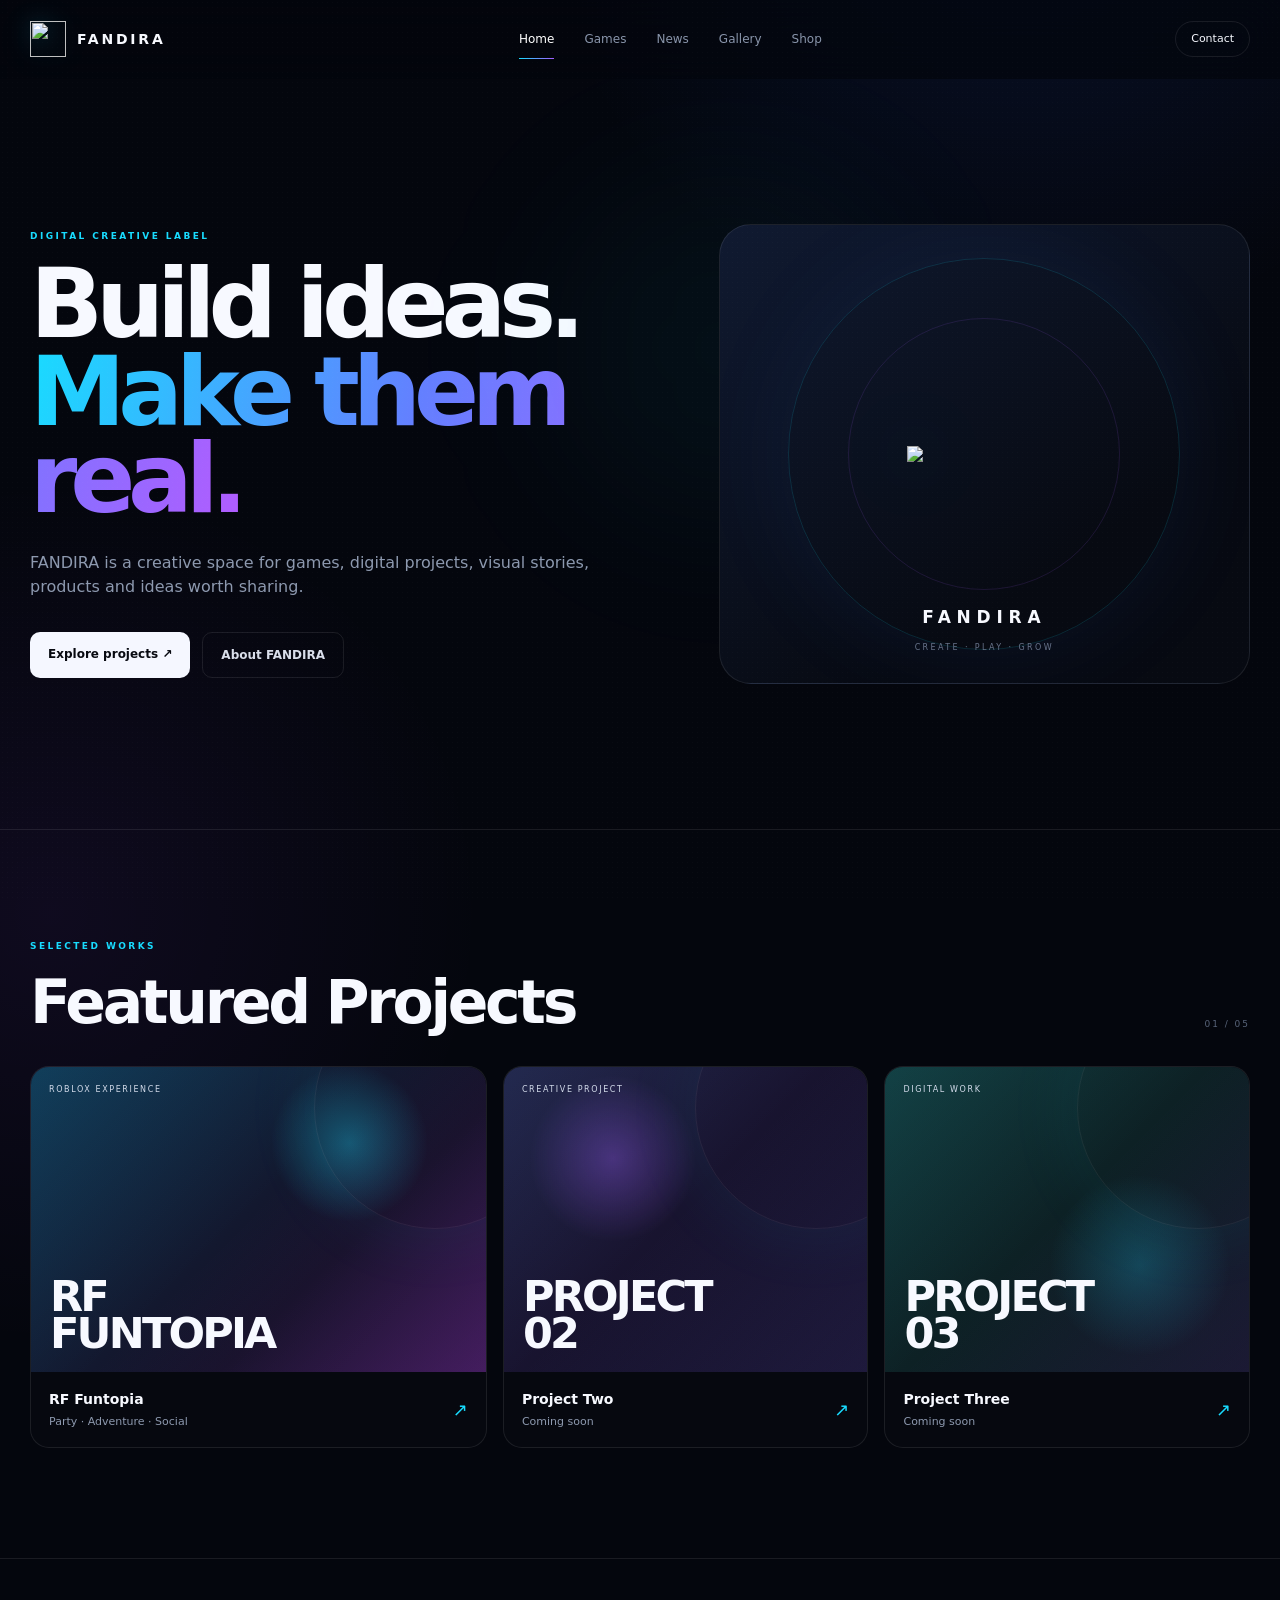
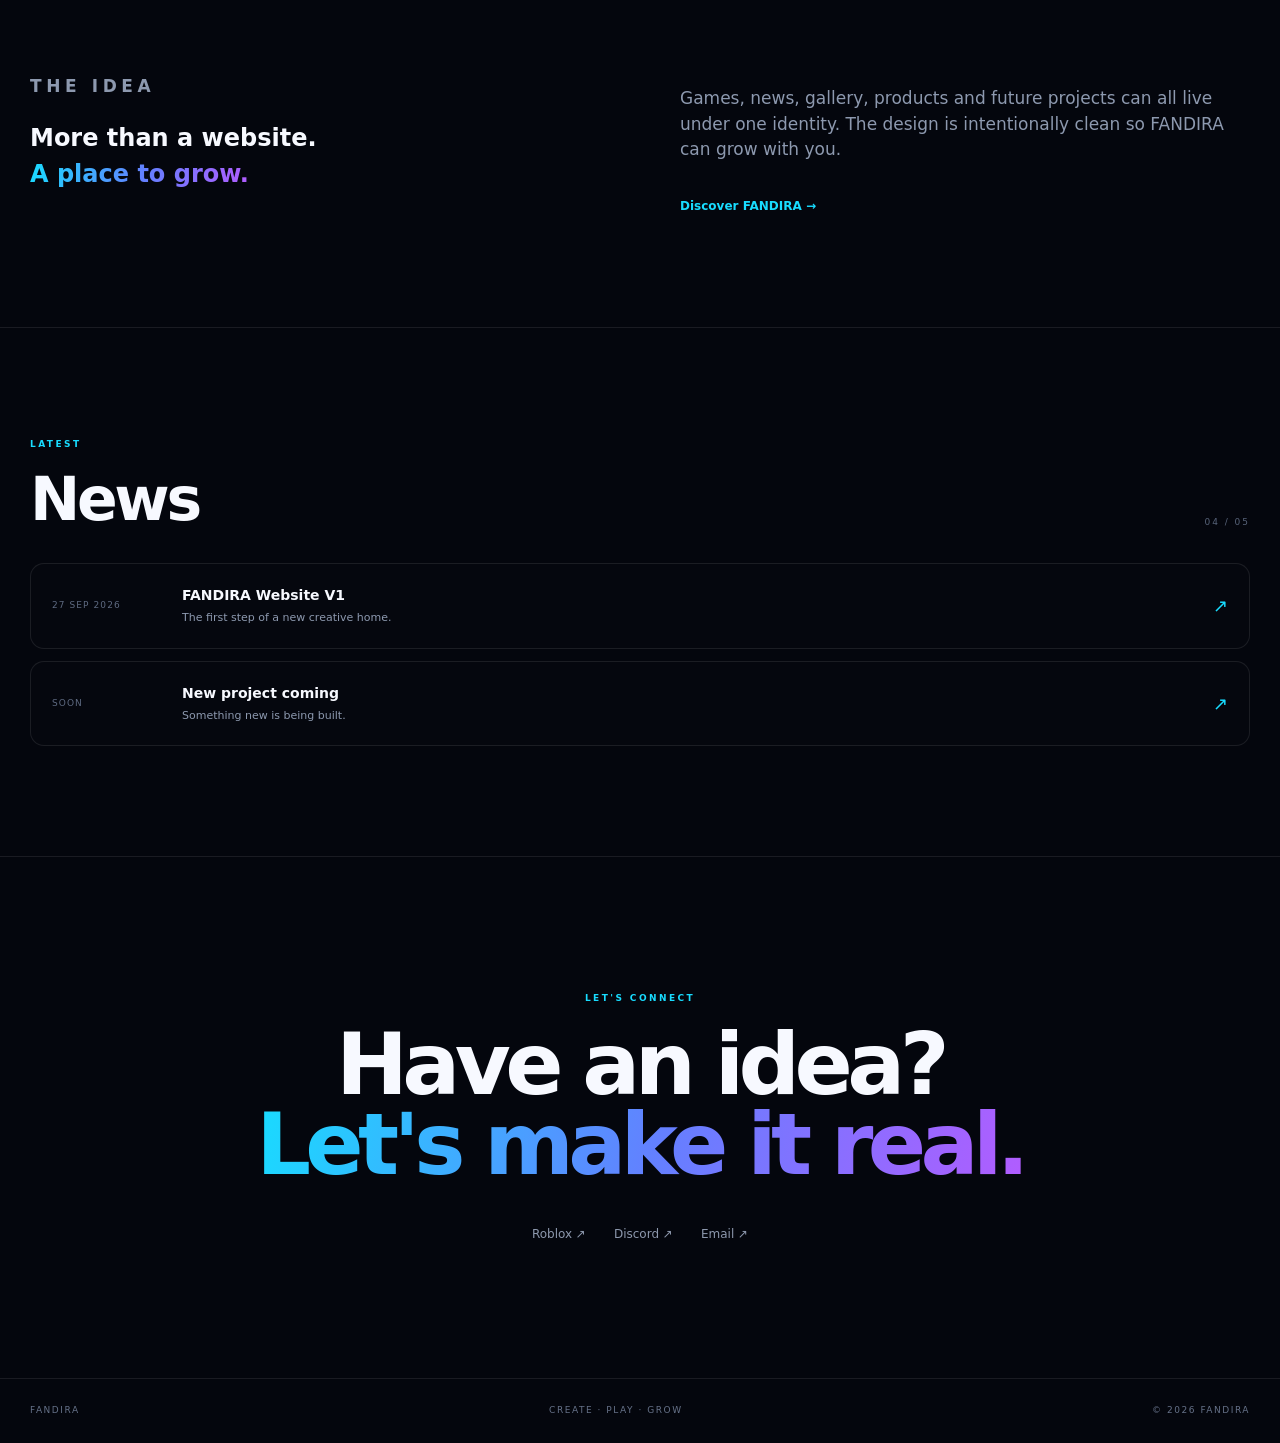
==== index.html @ 81eb499f "Add files via upload Upload website Fandira" ====
<!doctype html><html lang="id"><head><meta charset="utf-8"><meta name="viewport" content="width=device-width,initial-scale=1"><meta name="description" content="FANDIRA — digital creative label."><title>Home · FANDIRA</title><link rel="stylesheet" href="style.css"></head><body><header><div class="wrap nav"><a class="brand" href="index.html"><img src="assets/fandira-mark.svg">FANDIRA</a><nav class="links">
    <a class="active" href="index.html">Home</a><a class="" href="games.html">Games</a><a class="" href="news.html">News</a><a class="" href="gallery.html">Gallery</a><a class="" href="shop.html">Shop</a></nav><a class="pill" href="index.html#contact">Contact</a></div></header><main><section class="wrap hero"><div><p class="eyebrow">DIGITAL CREATIVE LABEL</p><h1>Build ideas.<br><span class="gradient">Make them real.</span></h1><p class="lead">FANDIRA is a creative space for games, digital projects, visual stories, products and ideas worth sharing.</p><div class="actions"><a class="btn primary" href="#projects">Explore projects ↗</a><a class="btn secondary" href="about.html">About FANDIRA</a></div></div><div class="hero-visual"><img class="hero-logo" src="assets/fandira-mark.svg"><div class="hero-label">FANDIRA</div><div class="hero-sub">CREATE · PLAY · GROW</div></div></section>
<section id="projects" class="section"><div class="wrap"><div class="head"><div><p class="eyebrow">SELECTED WORKS</p><h2>Featured Projects</h2></div><span class="num">01 / 05</span></div><div class="cards"><a class="card" href="games.html"><div class="art rf"><span class="tag">ROBLOX EXPERIENCE</span><b>RF<br>FUNTOPIA</b></div><div class="info"><div><h3>RF Funtopia</h3><p>Party · Adventure · Social</p></div><span class="arrow">↗</span></div></a><a class="card" href="news.html"><div class="art a2"><span class="tag">CREATIVE PROJECT</span><b>PROJECT<br>02</b></div><div class="info"><div><h3>Project Two</h3><p>Coming soon</p></div><span class="arrow">↗</span></div></a><a class="card" href="gallery.html"><div class="art a3"><span class="tag">DIGITAL WORK</span><b>PROJECT<br>03</b></div><div class="info"><div><h3>Project Three</h3><p>Coming soon</p></div><span class="arrow">↗</span></div></a></div></div></section>
<section class="section"><div class="wrap two"><div><p class="eyebrow">THE IDEA</p><h2>More than a website.<br><span class="gradient">A place to grow.</span></h2></div><div><p>Games, news, gallery, products and future projects can all live under one identity. The design is intentionally clean so FANDIRA can grow with you.</p><a class="link" href="about.html">Discover FANDIRA →</a></div></div></section>
<section class="section"><div class="wrap"><div class="head"><div><p class="eyebrow">LATEST</p><h2>News</h2></div><span class="num">04 / 05</span></div><div class="news"><a class="news-item" href="news.html"><span class="date">27 SEP 2026</span><div><h3>FANDIRA Website V1</h3><p>The first step of a new creative home.</p></div><span class="arrow">↗</span></a><a class="news-item" href="news.html"><span class="date">SOON</span><div><h3>New project coming</h3><p>Something new is being built.</p></div><span class="arrow">↗</span></a></div></div></section>
<section class="contact" id="contact"><div class="wrap"><p class="eyebrow">LET'S CONNECT</p><h2>Have an idea?<br><span class="gradient">Let's make it real.</span></h2><div class="social"><a href="#">Roblox ↗</a><a href="#">Discord ↗</a><a href="mailto:hello@fandira.id">Email ↗</a></div></div></section></main><footer><div class="wrap"><span>FANDIRA</span><span>CREATE · PLAY · GROW</span><span>© 2026 FANDIRA</span></div></footer></body></html>
---- style.css ----
:root{
--bg:#04060d;--surface:#080c16;--surface2:#0c1220;--text:#f7f9ff;--muted:#8d99af;
--line:rgba(255,255,255,.085);--cyan:#18dcff;--blue:#3975ff;--violet:#a35cff;
--max:1220px;--ease:cubic-bezier(.2,.75,.2,1)
}
*{box-sizing:border-box}html{scroll-behavior:smooth}body{margin:0;background:
radial-gradient(circle at 80% -5%,#2764ff20,transparent 31rem),
radial-gradient(circle at 4% 30%,#9c46ff13,transparent 27rem),var(--bg);
color:var(--text);font-family:Inter,ui-sans-serif,system-ui,-apple-system,"Segoe UI",sans-serif;line-height:1.5;overflow-x:hidden}
body:before{content:"";position:fixed;inset:0;pointer-events:none;opacity:.025;background-image:radial-gradient(#fff .5px,transparent .5px);background-size:5px 5px;z-index:100}
a{color:inherit;text-decoration:none}.wrap{width:min(var(--max),calc(100% - 48px));margin:auto}
header{position:sticky;top:0;z-index:50;background:rgba(4,6,13,.72);backdrop-filter:blur(22px);border-bottom:1px solid transparent;transition:.3s}
header.scrolled{border-bottom-color:var(--line);box-shadow:0 15px 40px #0004}.nav{height:78px;display:flex;align-items:center;justify-content:space-between}
.brand{display:flex;align-items:center;gap:11px;font-size:14px;font-weight:900;letter-spacing:.2em}.brand img{width:36px;height:36px;filter:drop-shadow(0 0 12px #18dcff38)}
.links{display:flex;gap:30px;color:#8995ab;font-size:12px}.links a{position:relative;padding:29px 0}.links a:after{content:"";position:absolute;left:0;right:100%;bottom:18px;height:1px;background:linear-gradient(90deg,var(--cyan),var(--violet));transition:.25s}.links a:hover,.links .active{color:#fff}.links a:hover:after,.links .active:after{right:0}
.pill{border:1px solid var(--line);padding:9px 15px;border-radius:99px;font-size:11px;transition:.25s}.pill:hover{border-color:#18dcff55;background:#18dcff0a}
.hero{min-height:750px;display:grid;grid-template-columns:1.08fr .92fr;gap:65px;align-items:center;position:relative}
.hero:before{content:"";position:absolute;width:360px;height:360px;right:28%;top:12%;border-radius:50%;background:#18dcff0b;filter:blur(80px);pointer-events:none}
.eyebrow{font-size:9px;font-weight:850;letter-spacing:.27em;color:var(--cyan);margin:0 0 18px}.hero h1{font-size:clamp(54px,7.5vw,100px);line-height:.91;letter-spacing:-.075em;margin:0 0 28px;max-width:800px}.gradient{background:linear-gradient(105deg,#18dcff,#6380ff 52%,#b25cff);-webkit-background-clip:text;background-clip:text;color:transparent}
.lead{max-width:590px;color:var(--muted);font-size:16px}.actions{display:flex;gap:12px;margin-top:33px}.btn{padding:13px 18px;border-radius:10px;font-size:12px;font-weight:800;transition:.25s}.primary{background:#f5f7ff;color:#070910}.primary:hover{transform:translateY(-3px);box-shadow:0 15px 40px #fff2}.secondary{border:1px solid var(--line);color:#d9deea}.secondary:hover{border-color:#18dcff55;background:#18dcff08}
.hero-visual{height:460px;border:1px solid var(--line);border-radius:32px;background:linear-gradient(145deg,#101a31,#070a12 70%);display:grid;place-items:center;position:relative;overflow:hidden;box-shadow:0 40px 100px #0006,inset 0 1px #fff0a}
.hero-visual:before,.hero-visual:after{content:"";position:absolute;border-radius:50%;border:1px solid #18dcff24}.hero-visual:before{width:390px;height:390px;box-shadow:0 0 100px #3975ff15}.hero-visual:after{width:270px;height:270px;border-color:#a35cff22}
.hero-logo{width:154px;position:relative;z-index:2;filter:drop-shadow(0 0 35px #18dcff4d);animation:float 5s ease-in-out infinite}.hero-label{position:absolute;bottom:53px;font-weight:850;letter-spacing:.34em;font-size:17px}.hero-sub{position:absolute;bottom:29px;color:#68748b;font-size:8px;letter-spacing:.3em}
@keyframes float{50%{transform:translateY(-10px) rotate(-1deg)}}
.section{padding:110px 0;border-top:1px solid var(--line)}.head{display:flex;justify-content:space-between;align-items:end;margin-bottom:34px}.head h2{font-size:clamp(35px,5vw,60px);letter-spacing:-.055em;line-height:1;margin:0}.num{color:#58647a;font-size:9px;letter-spacing:.22em}
.cards{display:grid;grid-template-columns:1.25fr 1fr 1fr;gap:16px}.card{background:#ffffff03;border:1px solid var(--line);border-radius:19px;overflow:hidden;transition:.35s var(--ease);position:relative}.card:before{content:"";position:absolute;inset:0;background:linear-gradient(135deg,#18dcff0a,transparent 35%,#a35cff09);opacity:0;transition:.3s;pointer-events:none}.card:hover{transform:translateY(-7px);border-color:#18dcff42;box-shadow:0 25px 70px #0005}.card:hover:before{opacity:1}
.art{height:305px;padding:19px;display:flex;align-items:flex-end;position:relative;overflow:hidden}.art:before{content:"";position:absolute;width:240px;height:240px;border-radius:50%;right:-70px;top:-80px;border:1px solid #ffffff10;box-shadow:0 0 80px #18dcff14}.art:after{content:"";position:absolute;inset:0;background:linear-gradient(135deg,#18dcff18,transparent 48%,#a35cff20)}.rf{background:radial-gradient(circle at 70% 25%,#18dcff55,transparent 20%),linear-gradient(135deg,#102e4a,#141025 65%,#361448)}.a2{background:radial-gradient(circle at 30% 30%,#a35cff55,transparent 25%),linear-gradient(135deg,#24173d,#0b1020)}.a3{background:radial-gradient(circle at 70% 65%,#18dcff38,transparent 28%),linear-gradient(135deg,#123132,#081017)}.art b{font-size:43px;line-height:.87;letter-spacing:-.065em;z-index:2}.tag{position:absolute;top:17px;left:18px;font-size:8px;letter-spacing:.2em;color:#d3dbea;z-index:2}
.info{padding:17px 18px;display:flex;justify-content:space-between;align-items:center}.info h3{margin:0;font-size:14px}.info p{margin:4px 0 0;color:var(--muted);font-size:11px}.arrow{color:var(--cyan);font-size:18px}
.two{display:grid;grid-template-columns:1fr 1fr;gap:80px;align-items:center}.two p,.about p{color:var(--muted);font-size:17px}.link{display:inline-flex;gap:8px;color:var(--cyan);font-size:12px;font-weight:800;margin-top:17px}
.news{display:grid;gap:12px}.news-item{padding:21px;border:1px solid var(--line);border-radius:14px;display:grid;grid-template-columns:110px 1fr auto;gap:20px;align-items:center;background:#ffffff02;transition:.25s}.news-item:hover{background:#ffffff05;border-color:#18dcff38;transform:translateX(4px)}.date{color:#5e6a81;font-size:9px;letter-spacing:.12em}.news-item h3{margin:0;font-size:14px}.news-item p{margin:4px 0 0;color:var(--muted);font-size:11px}
.gallery{display:grid;grid-template-columns:1.4fr .8fr .8fr;grid-template-rows:195px 195px;gap:13px}.photo{border:1px solid var(--line);border-radius:16px;position:relative;overflow:hidden;background:#11182a;transition:.3s}.photo:hover{transform:scale(1.012);border-color:#18dcff44}.photo:after{content:"";position:absolute;inset:0;background:linear-gradient(135deg,#18dcff26,transparent 48%,#a35cff26)}.p1{grid-row:span 2;background:radial-gradient(circle at 35% 45%,#245d8b,transparent 32%),#10172a}.p2{background:radial-gradient(circle at 70% 25%,#6d45a4,transparent 38%),#171327}.p3{background:radial-gradient(circle at 40% 70%,#267078,transparent 40%),#0c1820}.p4{background:radial-gradient(circle at 70% 40%,#773d70,transparent 40%),#17101d}.photo span{position:absolute;z-index:2;bottom:12px;left:14px;font-size:9px;letter-spacing:.12em}
.product{min-height:290px;border:1px solid var(--line);border-radius:19px;padding:26px;background:linear-gradient(145deg,#10172b,#090c16);position:relative;overflow:hidden}.product:after{content:"";position:absolute;width:180px;height:180px;border-radius:50%;right:-60px;top:-60px;border:1px solid #18dcff18}.product h3{font-size:28px;letter-spacing:-.04em;margin:105px 0 4px}.product p:last-child{color:var(--muted);font-size:12px}.shop{display:grid;grid-template-columns:1fr 1fr;gap:16px}.about{display:grid;grid-template-columns:1fr 1fr;gap:75px}.contact{padding:135px 0;text-align:center;border-top:1px solid var(--line)}.contact h2{font-size:clamp(47px,7vw,86px);line-height:.94;letter-spacing:-.065em;margin:0}.social{display:flex;justify-content:center;gap:28px;margin-top:40px;color:#8d98ad;font-size:12px}.social a:hover{color:#fff}footer{border-top:1px solid var(--line);padding:25px 0;color:#667289;font-size:9px;letter-spacing:.17em}footer .wrap{display:flex;justify-content:space-between}
@media(max-width:800px){.wrap{width:min(var(--max),calc(100% - 34px))}.links{display:none}.hero{grid-template-columns:1fr;gap:35px;padding:70px 0 85px;min-height:auto}.hero-visual{height:350px}.cards,.two,.about,.shop{grid-template-columns:1fr}.art{height:235px}.gallery{grid-template-columns:1fr 1fr;grid-template-rows:180px 180px}.p1{grid-column:span 2;grid-row:auto}.news-item{grid-template-columns:1fr;gap:8px}.date{margin-bottom:3px}footer .wrap{flex-wrap:wrap;gap:12px}}
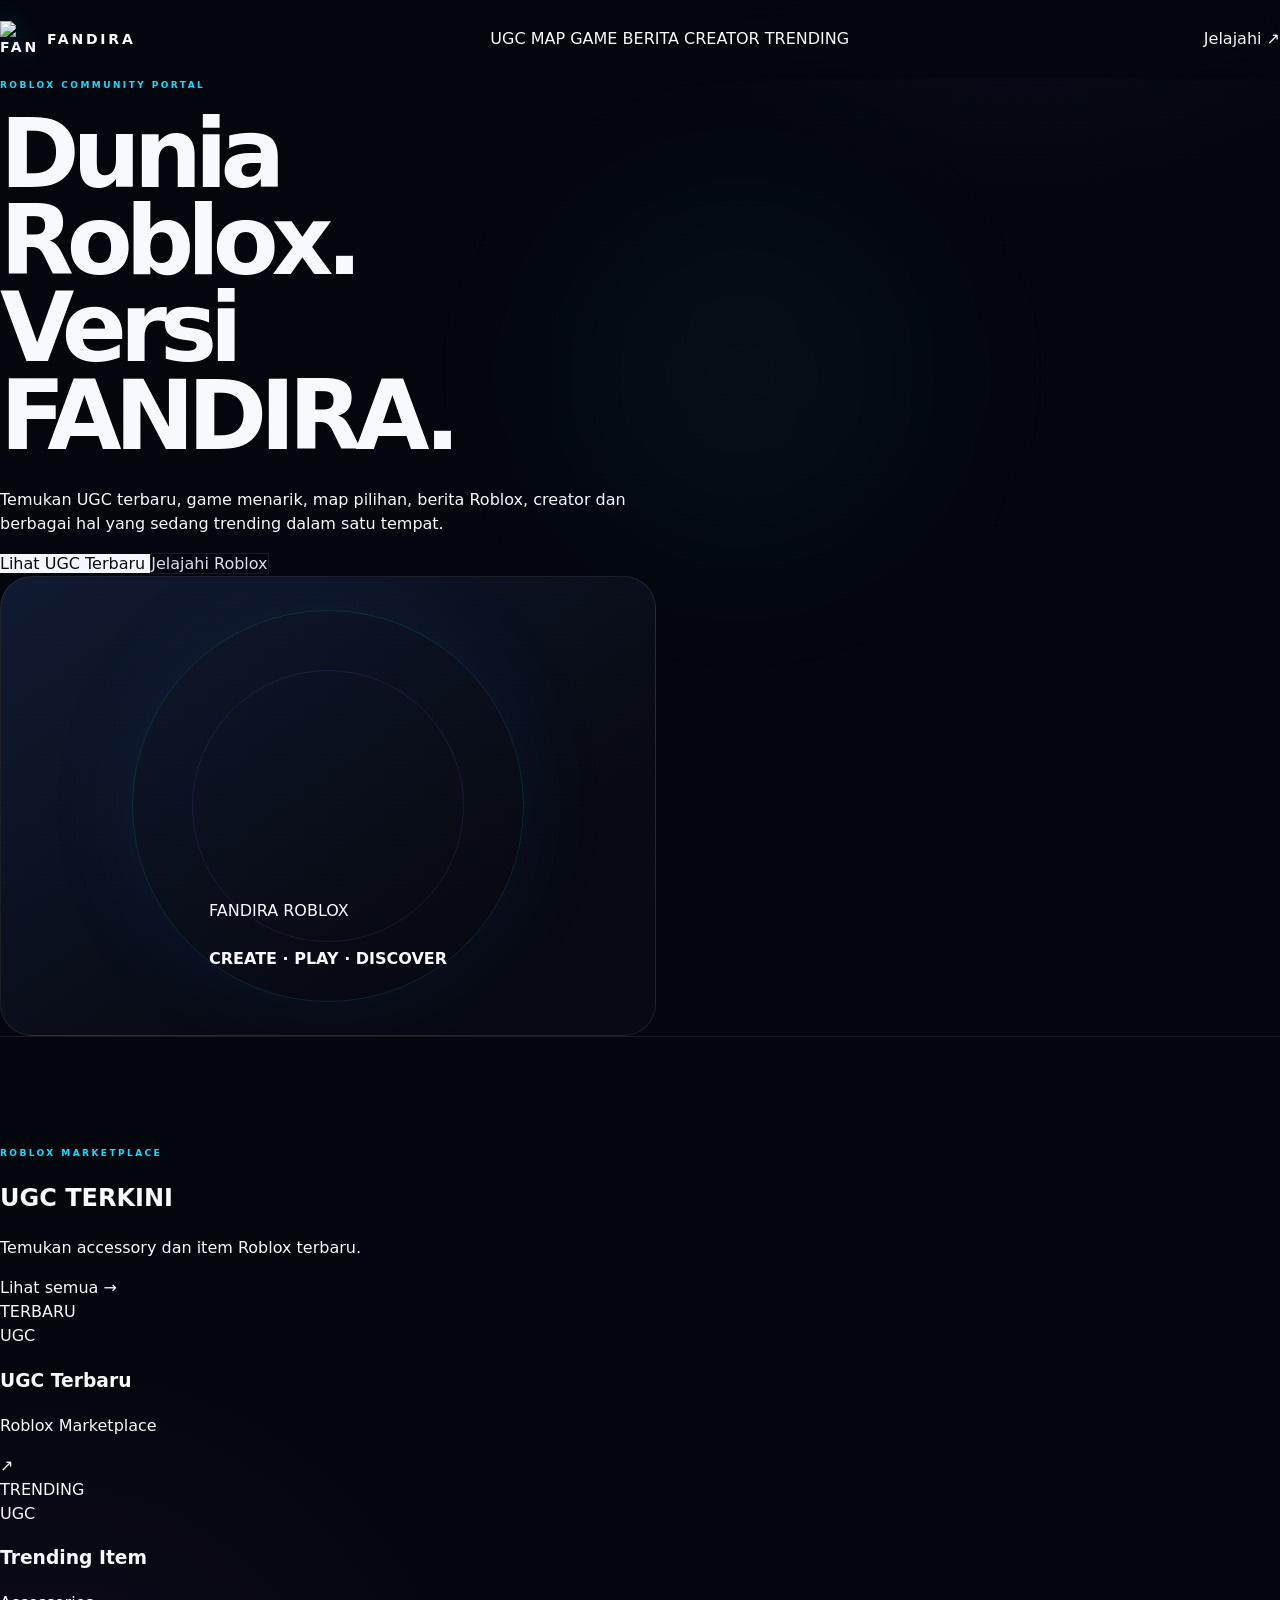
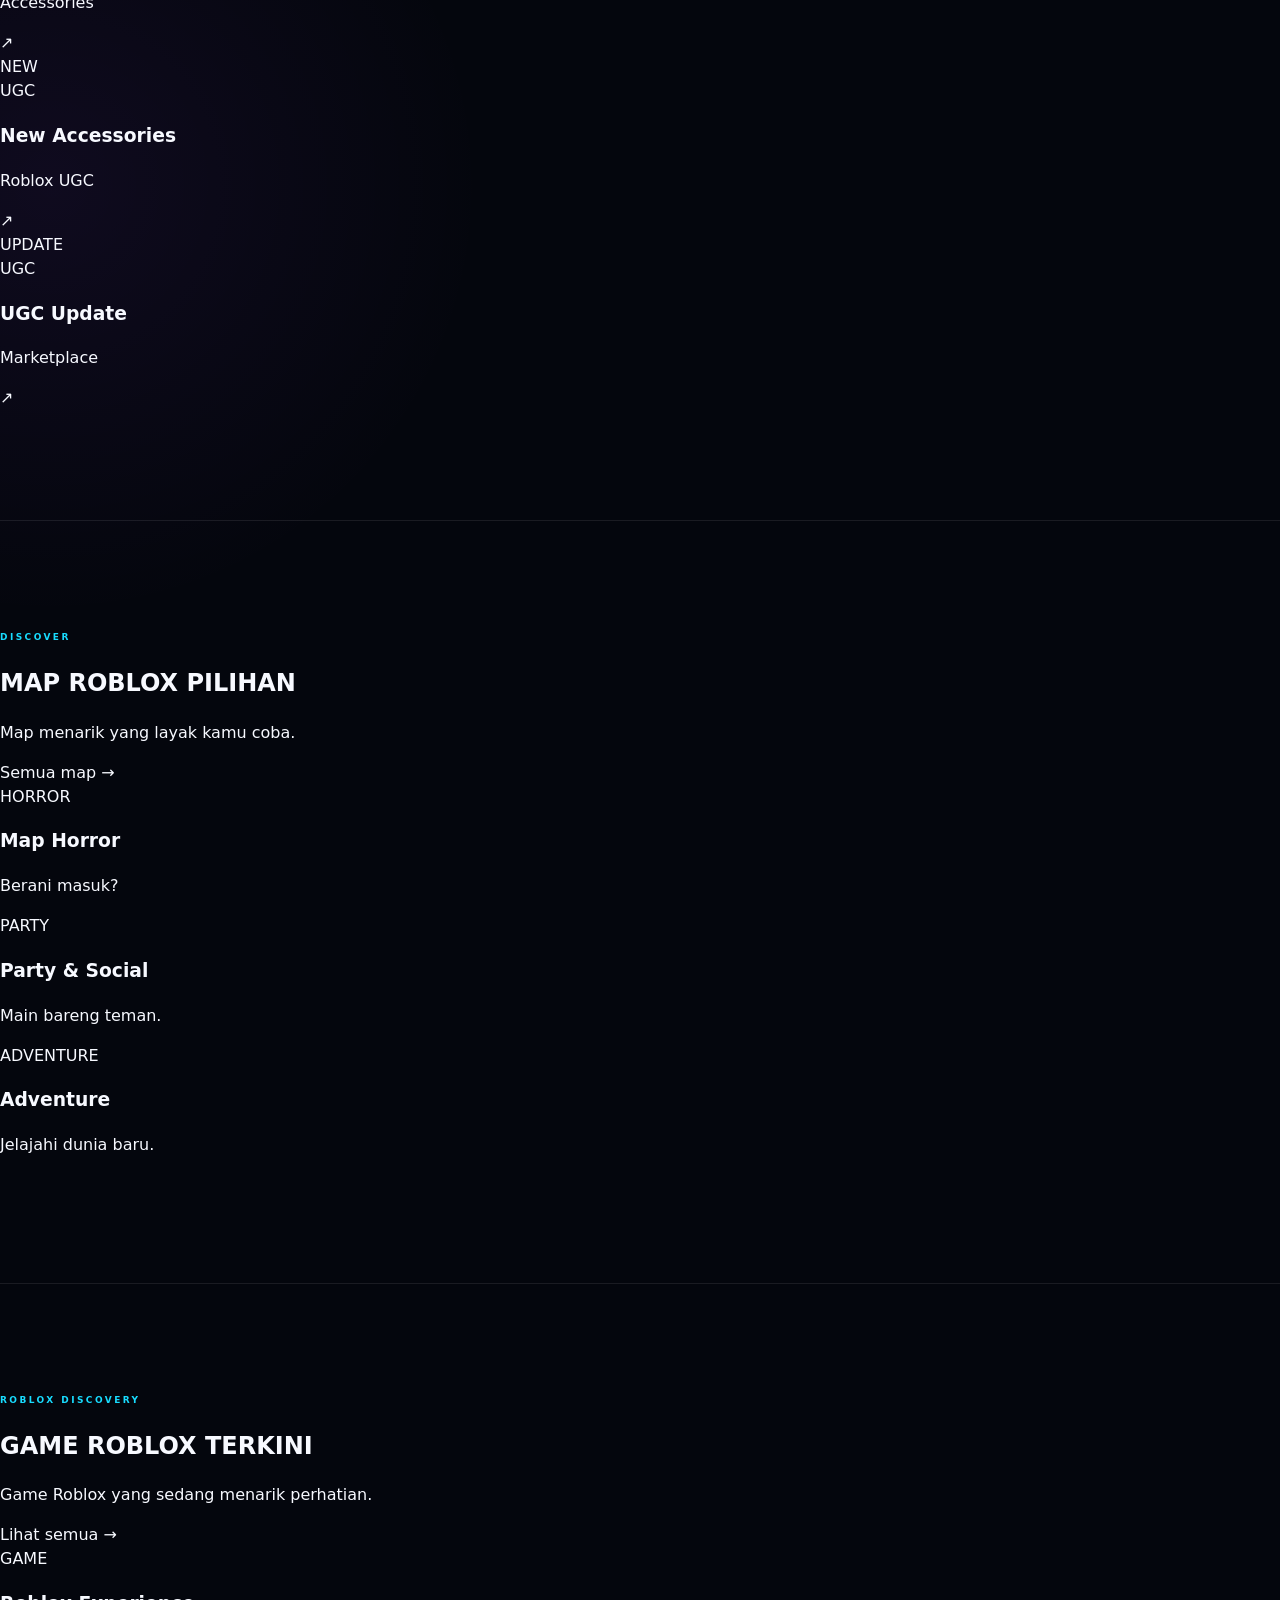
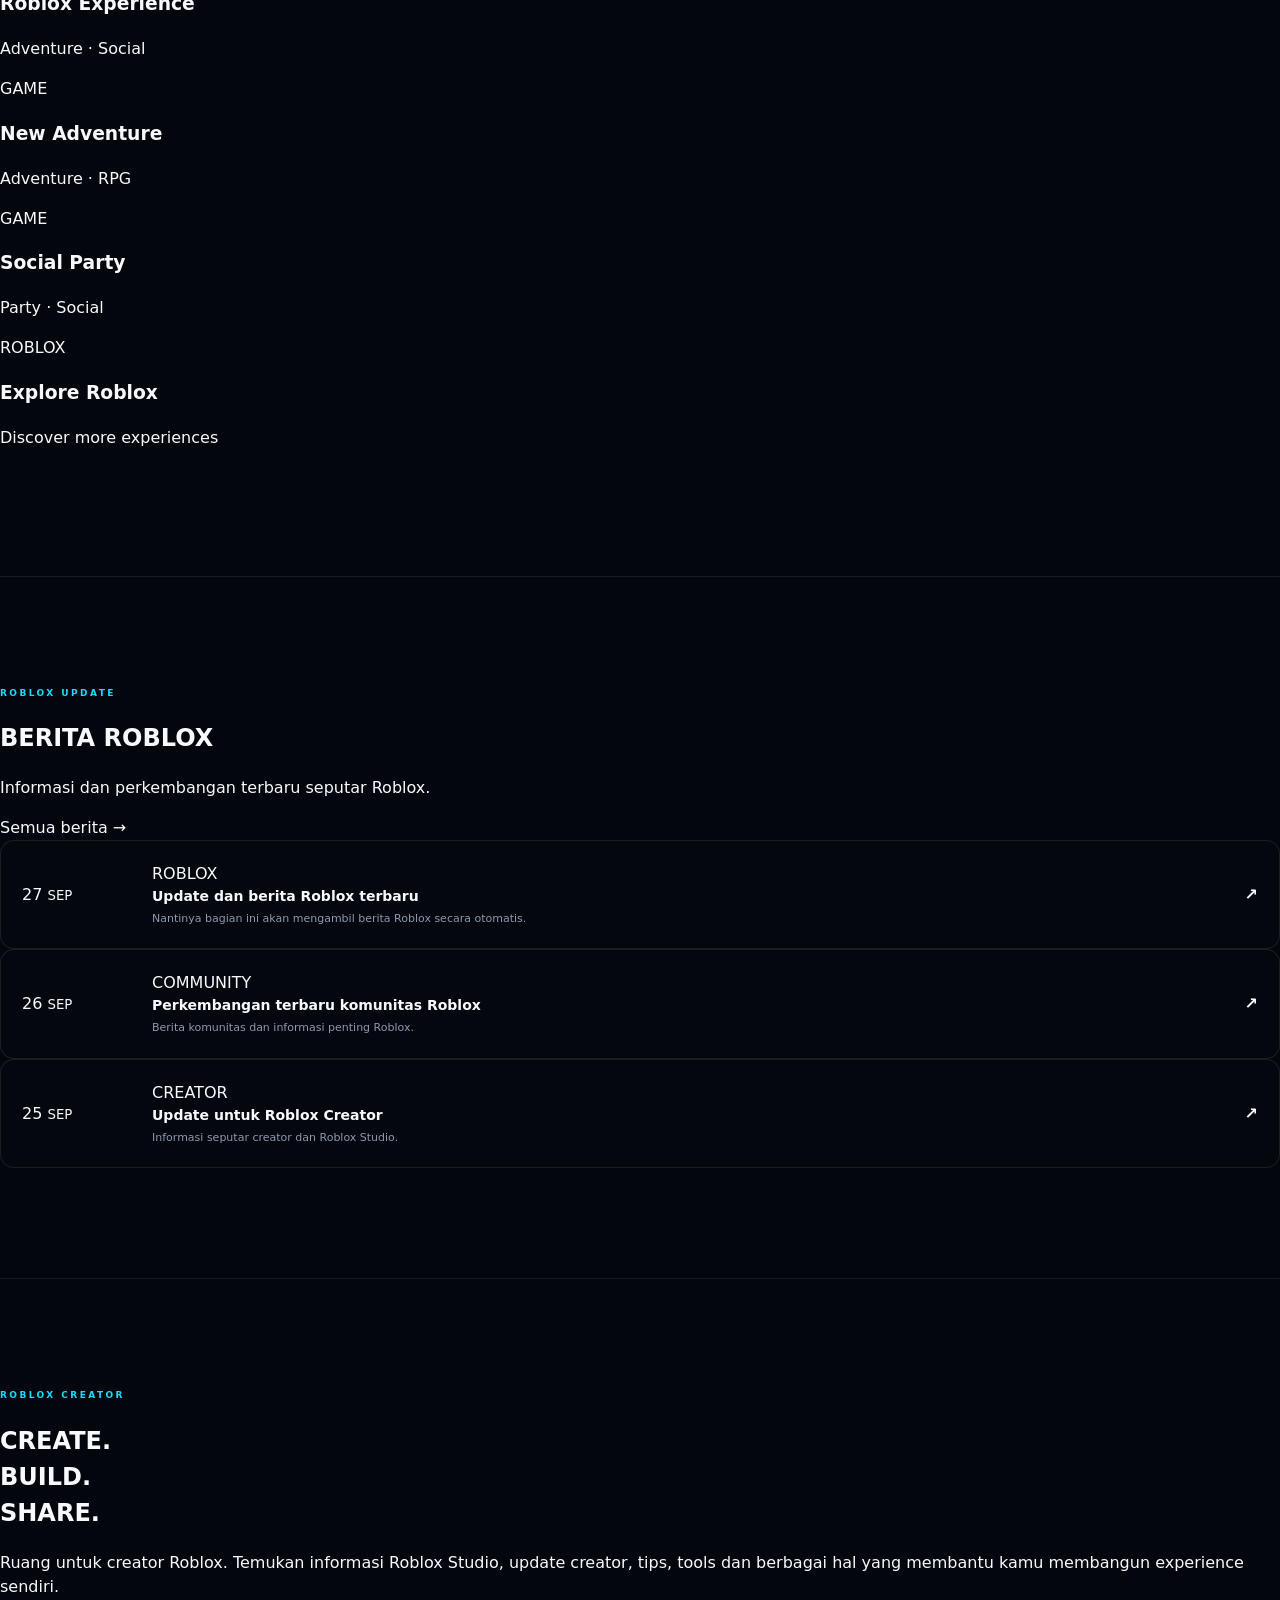
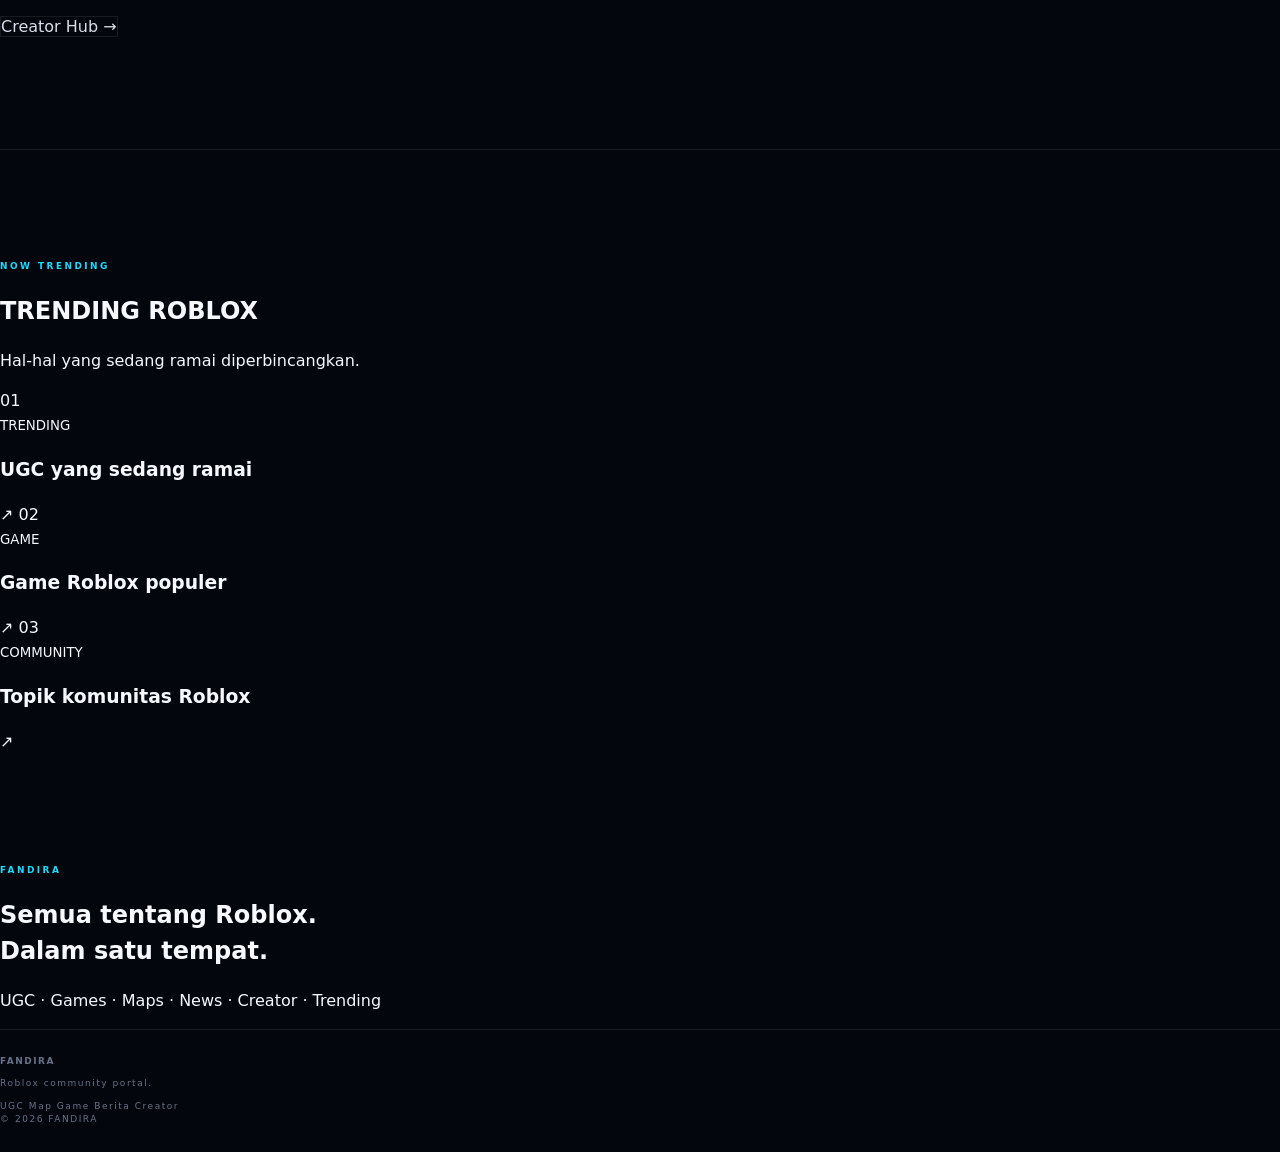
==== commit 0f2f75d0: "Update index.html" ====
--- a/index.html
+++ b/index.html
@@ -1,6 +1,874 @@
-<!doctype html><html lang="id"><head><meta charset="utf-8"><meta name="viewport" content="width=device-width,initial-scale=1"><meta name="description" content="FANDIRA — digital creative label."><title>Home · FANDIRA</title><link rel="stylesheet" href="style.css"></head><body><header><div class="wrap nav"><a class="brand" href="index.html"><img src="assets/fandira-mark.svg">FANDIRA</a><nav class="links">
-    <a class="active" href="index.html">Home</a><a class="" href="games.html">Games</a><a class="" href="news.html">News</a><a class="" href="gallery.html">Gallery</a><a class="" href="shop.html">Shop</a></nav><a class="pill" href="index.html#contact">Contact</a></div></header><main><section class="wrap hero"><div><p class="eyebrow">DIGITAL CREATIVE LABEL</p><h1>Build ideas.<br><span class="gradient">Make them real.</span></h1><p class="lead">FANDIRA is a creative space for games, digital projects, visual stories, products and ideas worth sharing.</p><div class="actions"><a class="btn primary" href="#projects">Explore projects ↗</a><a class="btn secondary" href="about.html">About FANDIRA</a></div></div><div class="hero-visual"><img class="hero-logo" src="assets/fandira-mark.svg"><div class="hero-label">FANDIRA</div><div class="hero-sub">CREATE · PLAY · GROW</div></div></section>
-<section id="projects" class="section"><div class="wrap"><div class="head"><div><p class="eyebrow">SELECTED WORKS</p><h2>Featured Projects</h2></div><span class="num">01 / 05</span></div><div class="cards"><a class="card" href="games.html"><div class="art rf"><span class="tag">ROBLOX EXPERIENCE</span><b>RF<br>FUNTOPIA</b></div><div class="info"><div><h3>RF Funtopia</h3><p>Party · Adventure · Social</p></div><span class="arrow">↗</span></div></a><a class="card" href="news.html"><div class="art a2"><span class="tag">CREATIVE PROJECT</span><b>PROJECT<br>02</b></div><div class="info"><div><h3>Project Two</h3><p>Coming soon</p></div><span class="arrow">↗</span></div></a><a class="card" href="gallery.html"><div class="art a3"><span class="tag">DIGITAL WORK</span><b>PROJECT<br>03</b></div><div class="info"><div><h3>Project Three</h3><p>Coming soon</p></div><span class="arrow">↗</span></div></a></div></div></section>
-<section class="section"><div class="wrap two"><div><p class="eyebrow">THE IDEA</p><h2>More than a website.<br><span class="gradient">A place to grow.</span></h2></div><div><p>Games, news, gallery, products and future projects can all live under one identity. The design is intentionally clean so FANDIRA can grow with you.</p><a class="link" href="about.html">Discover FANDIRA →</a></div></div></section>
-<section class="section"><div class="wrap"><div class="head"><div><p class="eyebrow">LATEST</p><h2>News</h2></div><span class="num">04 / 05</span></div><div class="news"><a class="news-item" href="news.html"><span class="date">27 SEP 2026</span><div><h3>FANDIRA Website V1</h3><p>The first step of a new creative home.</p></div><span class="arrow">↗</span></a><a class="news-item" href="news.html"><span class="date">SOON</span><div><h3>New project coming</h3><p>Something new is being built.</p></div><span class="arrow">↗</span></a></div></div></section>
-<section class="contact" id="contact"><div class="wrap"><p class="eyebrow">LET'S CONNECT</p><h2>Have an idea?<br><span class="gradient">Let's make it real.</span></h2><div class="social"><a href="#">Roblox ↗</a><a href="#">Discord ↗</a><a href="mailto:hello@fandira.id">Email ↗</a></div></div></section></main><footer><div class="wrap"><span>FANDIRA</span><span>CREATE · PLAY · GROW</span><span>© 2026 FANDIRA</span></div></footer></body></html>+<!DOCTYPE html>
+<html lang="id">
+<head>
+    <meta charset="UTF-8">
+    <meta name="viewport" content="width=device-width, initial-scale=1.0">
+
+    <title>FANDIRA — Portal Roblox Indonesia</title>
+
+    <meta name="description" content="FANDIRA adalah portal Roblox untuk UGC terkini, game, map, berita, creator dan trending Roblox.">
+
+    <link rel="stylesheet" href="style.css">
+</head>
+
+<body>
+
+<!-- =========================
+     HEADER
+========================= -->
+
+<header class="site-header">
+
+    <div class="container nav">
+
+        <a href="index.html" class="brand">
+            <img src="assets/fandira-mark.svg" alt="FANDIRA">
+            <span>FANDIRA</span>
+        </a>
+
+        <nav class="nav-links">
+            <a href="#ugc" class="active">UGC</a>
+            <a href="#maps">MAP</a>
+            <a href="#games">GAME</a>
+            <a href="#news">BERITA</a>
+            <a href="#creator">CREATOR</a>
+            <a href="#trending">TRENDING</a>
+        </nav>
+
+        <a href="#ugc" class="nav-button">
+            Jelajahi ↗
+        </a>
+
+    </div>
+
+</header>
+
+
+<main>
+
+<!-- =========================
+     HERO
+========================= -->
+
+<section class="hero">
+
+    <div class="container hero-grid">
+
+        <div class="hero-content">
+
+            <div class="eyebrow">
+                ROBLOX COMMUNITY PORTAL
+            </div>
+
+            <h1>
+                Dunia Roblox.
+                <br>
+                <span>Versi FANDIRA.</span>
+            </h1>
+
+            <p>
+                Temukan UGC terbaru, game menarik, map pilihan,
+                berita Roblox, creator dan berbagai hal yang sedang
+                trending dalam satu tempat.
+            </p>
+
+            <div class="hero-buttons">
+
+                <a href="#ugc" class="button primary">
+                    Lihat UGC Terbaru
+                </a>
+
+                <a href="#games" class="button secondary">
+                    Jelajahi Roblox
+                </a>
+
+            </div>
+
+        </div>
+
+
+        <div class="hero-visual">
+
+            <div class="hero-glow glow-one"></div>
+            <div class="hero-glow glow-two"></div>
+
+            <div class="hero-card">
+
+                <div class="hero-card-top">
+                    <span>FANDIRA</span>
+                    <span>ROBLOX</span>
+                </div>
+
+                <div class="hero-symbol">
+                    <img src="assets/fandira-mark.svg" alt="">
+                </div>
+
+                <div class="hero-card-bottom">
+                    <strong>CREATE · PLAY · DISCOVER</strong>
+                </div>
+
+            </div>
+
+        </div>
+
+    </div>
+
+</section>
+
+
+<!-- =========================
+     UGC TERKINI
+     PALING ATAS
+========================= -->
+
+<section id="ugc" class="section ugc-section">
+
+    <div class="container">
+
+        <div class="section-heading">
+
+            <div>
+
+                <div class="eyebrow">
+                    ROBLOX MARKETPLACE
+                </div>
+
+                <h2>
+                    UGC <span>TERKINI</span>
+                </h2>
+
+                <p>
+                    Temukan accessory dan item Roblox terbaru.
+                </p>
+
+            </div>
+
+            <a href="#" class="section-link">
+                Lihat semua →
+            </a>
+
+        </div>
+
+
+        <div class="ugc-grid">
+
+            <a href="#" class="ugc-card featured">
+
+                <div class="ugc-image ugc-purple">
+
+                    <span class="ugc-label">
+                        TERBARU
+                    </span>
+
+                    <div class="ugc-placeholder">
+                        UGC
+                    </div>
+
+                </div>
+
+                <div class="ugc-info">
+
+                    <div>
+
+                        <h3>
+                            UGC Terbaru
+                        </h3>
+
+                        <p>
+                            Roblox Marketplace
+                        </p>
+
+                    </div>
+
+                    <span class="ugc-arrow">↗</span>
+
+                </div>
+
+            </a>
+
+
+            <a href="#" class="ugc-card">
+
+                <div class="ugc-image ugc-blue">
+
+                    <span class="ugc-label">
+                        TRENDING
+                    </span>
+
+                    <div class="ugc-placeholder">
+                        UGC
+                    </div>
+
+                </div>
+
+                <div class="ugc-info">
+
+                    <div>
+
+                        <h3>
+                            Trending Item
+                        </h3>
+
+                        <p>
+                            Accessories
+                        </p>
+
+                    </div>
+
+                    <span class="ugc-arrow">↗</span>
+
+                </div>
+
+            </a>
+
+
+            <a href="#" class="ugc-card">
+
+                <div class="ugc-image ugc-pink">
+
+                    <span class="ugc-label">
+                        NEW
+                    </span>
+
+                    <div class="ugc-placeholder">
+                        UGC
+                    </div>
+
+                </div>
+
+                <div class="ugc-info">
+
+                    <div>
+
+                        <h3>
+                            New Accessories
+                        </h3>
+
+                        <p>
+                            Roblox UGC
+                        </p>
+
+                    </div>
+
+                    <span class="ugc-arrow">↗</span>
+
+                </div>
+
+            </a>
+
+
+            <a href="#" class="ugc-card">
+
+                <div class="ugc-image ugc-green">
+
+                    <span class="ugc-label">
+                        UPDATE
+                    </span>
+
+                    <div class="ugc-placeholder">
+                        UGC
+                    </div>
+
+                </div>
+
+                <div class="ugc-info">
+
+                    <div>
+
+                        <h3>
+                            UGC Update
+                        </h3>
+
+                        <p>
+                            Marketplace
+                        </p>
+
+                    </div>
+
+                    <span class="ugc-arrow">↗</span>
+
+                </div>
+
+            </a>
+
+        </div>
+
+    </div>
+
+</section>
+
+
+<!-- =========================
+     MAP ROBLOX
+========================= -->
+
+<section id="maps" class="section">
+
+    <div class="container">
+
+        <div class="section-heading">
+
+            <div>
+
+                <div class="eyebrow">
+                    DISCOVER
+                </div>
+
+                <h2>
+                    MAP ROBLOX <span>PILIHAN</span>
+                </h2>
+
+                <p>
+                    Map menarik yang layak kamu coba.
+                </p>
+
+            </div>
+
+            <a href="games.html" class="section-link">
+                Semua map →
+            </a>
+
+        </div>
+
+
+        <div class="large-grid">
+
+            <a href="#" class="feature-card map-one">
+
+                <div class="feature-overlay">
+
+                    <span class="category">
+                        HORROR
+                    </span>
+
+                    <h3>
+                        Map Horror
+                    </h3>
+
+                    <p>
+                        Berani masuk?
+                    </p>
+
+                </div>
+
+            </a>
+
+
+            <a href="#" class="feature-card map-two">
+
+                <div class="feature-overlay">
+
+                    <span class="category">
+                        PARTY
+                    </span>
+
+                    <h3>
+                        Party & Social
+                    </h3>
+
+                    <p>
+                        Main bareng teman.
+                    </p>
+
+                </div>
+
+            </a>
+
+
+            <a href="#" class="feature-card map-three">
+
+                <div class="feature-overlay">
+
+                    <span class="category">
+                        ADVENTURE
+                    </span>
+
+                    <h3>
+                        Adventure
+                    </h3>
+
+                    <p>
+                        Jelajahi dunia baru.
+                    </p>
+
+                </div>
+
+            </a>
+
+        </div>
+
+    </div>
+
+</section>
+
+
+<!-- =========================
+     GAME TERKINI
+========================= -->
+
+<section id="games" class="section">
+
+    <div class="container">
+
+        <div class="section-heading">
+
+            <div>
+
+                <div class="eyebrow">
+                    ROBLOX DISCOVERY
+                </div>
+
+                <h2>
+                    GAME ROBLOX <span>TERKINI</span>
+                </h2>
+
+                <p>
+                    Game Roblox yang sedang menarik perhatian.
+                </p>
+
+            </div>
+
+            <a href="games.html" class="section-link">
+                Lihat semua →
+            </a>
+
+        </div>
+
+
+        <div class="game-grid">
+
+            <a href="#" class="game-card">
+
+                <div class="game-cover game-one">
+                    <span>GAME</span>
+                </div>
+
+                <div class="game-info">
+
+                    <h3>
+                        Roblox Experience
+                    </h3>
+
+                    <p>
+                        Adventure · Social
+                    </p>
+
+                </div>
+
+            </a>
+
+
+            <a href="#" class="game-card">
+
+                <div class="game-cover game-two">
+                    <span>GAME</span>
+                </div>
+
+                <div class="game-info">
+
+                    <h3>
+                        New Adventure
+                    </h3>
+
+                    <p>
+                        Adventure · RPG
+                    </p>
+
+                </div>
+
+            </a>
+
+
+            <a href="#" class="game-card">
+
+                <div class="game-cover game-three">
+                    <span>GAME</span>
+                </div>
+
+                <div class="game-info">
+
+                    <h3>
+                        Social Party
+                    </h3>
+
+                    <p>
+                        Party · Social
+                    </p>
+
+                </div>
+
+            </a>
+
+
+            <a href="https://www.roblox.com/" class="game-card">
+
+                <div class="game-cover game-four">
+                    <span>ROBLOX</span>
+                </div>
+
+                <div class="game-info">
+
+                    <h3>
+                        Explore Roblox
+                    </h3>
+
+                    <p>
+                        Discover more experiences
+                    </p>
+
+                </div>
+
+            </a>
+
+        </div>
+
+    </div>
+
+</section>
+
+
+<!-- =========================
+     BERITA ROBLOX
+========================= -->
+
+<section id="news" class="section news-section">
+
+    <div class="container">
+
+        <div class="section-heading">
+
+            <div>
+
+                <div class="eyebrow">
+                    ROBLOX UPDATE
+                </div>
+
+                <h2>
+                    BERITA <span>ROBLOX</span>
+                </h2>
+
+                <p>
+                    Informasi dan perkembangan terbaru seputar Roblox.
+                </p>
+
+            </div>
+
+            <a href="news.html" class="section-link">
+                Semua berita →
+            </a>
+
+        </div>
+
+
+        <div class="news-list">
+
+            <a href="news.html" class="news-item">
+
+                <div class="news-date">
+                    27
+                    <small>SEP</small>
+                </div>
+
+                <div class="news-content">
+
+                    <span>
+                        ROBLOX
+                    </span>
+
+                    <h3>
+                        Update dan berita Roblox terbaru
+                    </h3>
+
+                    <p>
+                        Nantinya bagian ini akan mengambil berita
+                        Roblox secara otomatis.
+                    </p>
+
+                </div>
+
+                <strong>↗</strong>
+
+            </a>
+
+
+            <a href="news.html" class="news-item">
+
+                <div class="news-date">
+                    26
+                    <small>SEP</small>
+                </div>
+
+                <div class="news-content">
+
+                    <span>
+                        COMMUNITY
+                    </span>
+
+                    <h3>
+                        Perkembangan terbaru komunitas Roblox
+                    </h3>
+
+                    <p>
+                        Berita komunitas dan informasi penting Roblox.
+                    </p>
+
+                </div>
+
+                <strong>↗</strong>
+
+            </a>
+
+
+            <a href="news.html" class="news-item">
+
+                <div class="news-date">
+                    25
+                    <small>SEP</small>
+                </div>
+
+                <div class="news-content">
+
+                    <span>
+                        CREATOR
+                    </span>
+
+                    <h3>
+                        Update untuk Roblox Creator
+                    </h3>
+
+                    <p>
+                        Informasi seputar creator dan Roblox Studio.
+                    </p>
+
+                </div>
+
+                <strong>↗</strong>
+
+            </a>
+
+        </div>
+
+    </div>
+
+</section>
+
+
+<!-- =========================
+     CREATOR / STUDIO
+========================= -->
+
+<section id="creator" class="section creator-section">
+
+    <div class="container creator-box">
+
+        <div>
+
+            <div class="eyebrow">
+                ROBLOX CREATOR
+            </div>
+
+            <h2>
+                CREATE.
+                <br>
+                BUILD.
+                <br>
+                <span>SHARE.</span>
+            </h2>
+
+        </div>
+
+
+        <div class="creator-text">
+
+            <p>
+                Ruang untuk creator Roblox.
+                Temukan informasi Roblox Studio, update creator,
+                tips, tools dan berbagai hal yang membantu kamu
+                membangun experience sendiri.
+            </p>
+
+            <a href="#" class="button secondary">
+                Creator Hub →
+            </a>
+
+        </div>
+
+    </div>
+
+</section>
+
+
+<!-- =========================
+     TRENDING
+========================= -->
+
+<section id="trending" class="section">
+
+    <div class="container">
+
+        <div class="section-heading">
+
+            <div>
+
+                <div class="eyebrow">
+                    NOW TRENDING
+                </div>
+
+                <h2>
+                    TRENDING <span>ROBLOX</span>
+                </h2>
+
+                <p>
+                    Hal-hal yang sedang ramai diperbincangkan.
+                </p>
+
+            </div>
+
+        </div>
+
+
+        <div class="trending-grid">
+
+            <a href="#" class="trend-card">
+
+                <span class="trend-number">
+                    01
+                </span>
+
+                <div>
+                    <small>
+                        TRENDING
+                    </small>
+
+                    <h3>
+                        UGC yang sedang ramai
+                    </h3>
+                </div>
+
+                <span>↗</span>
+
+            </a>
+
+
+            <a href="#" class="trend-card">
+
+                <span class="trend-number">
+                    02
+                </span>
+
+                <div>
+                    <small>
+                        GAME
+                    </small>
+
+                    <h3>
+                        Game Roblox populer
+                    </h3>
+                </div>
+
+                <span>↗</span>
+
+            </a>
+
+
+            <a href="#" class="trend-card">
+
+                <span class="trend-number">
+                    03
+                </span>
+
+                <div>
+                    <small>
+                        COMMUNITY
+                    </small>
+
+                    <h3>
+                        Topik komunitas Roblox
+                    </h3>
+                </div>
+
+                <span>↗</span>
+
+            </a>
+
+        </div>
+
+    </div>
+
+</section>
+
+
+<!-- =========================
+     CTA
+========================= -->
+
+<section class="cta">
+
+    <div class="container">
+
+        <div class="eyebrow">
+            FANDIRA
+        </div>
+
+        <h2>
+            Semua tentang Roblox.
+            <br>
+            <span>Dalam satu tempat.</span>
+        </h2>
+
+        <p>
+            UGC · Games · Maps · News · Creator · Trending
+        </p>
+
+    </div>
+
+</section>
+
+</main>
+
+
+<!-- =========================
+     FOOTER
+========================= -->
+
+<footer>
+
+    <div class="container footer-content">
+
+        <div>
+
+            <strong>
+                FANDIRA
+            </strong>
+
+            <p>
+                Roblox community portal.
+            </p>
+
+        </div>
+
+
+        <div class="footer-links">
+
+            <a href="#ugc">UGC</a>
+            <a href="#maps">Map</a>
+            <a href="#games">Game</a>
+            <a href="#news">Berita</a>
+            <a href="#creator">Creator</a>
+
+        </div>
+
+
+        <div class="copyright">
+            © 2026 FANDIRA
+        </div>
+
+    </div>
+
+</footer>
+
+
+<script src="script.js"></script>
+
+</body>
+</html>
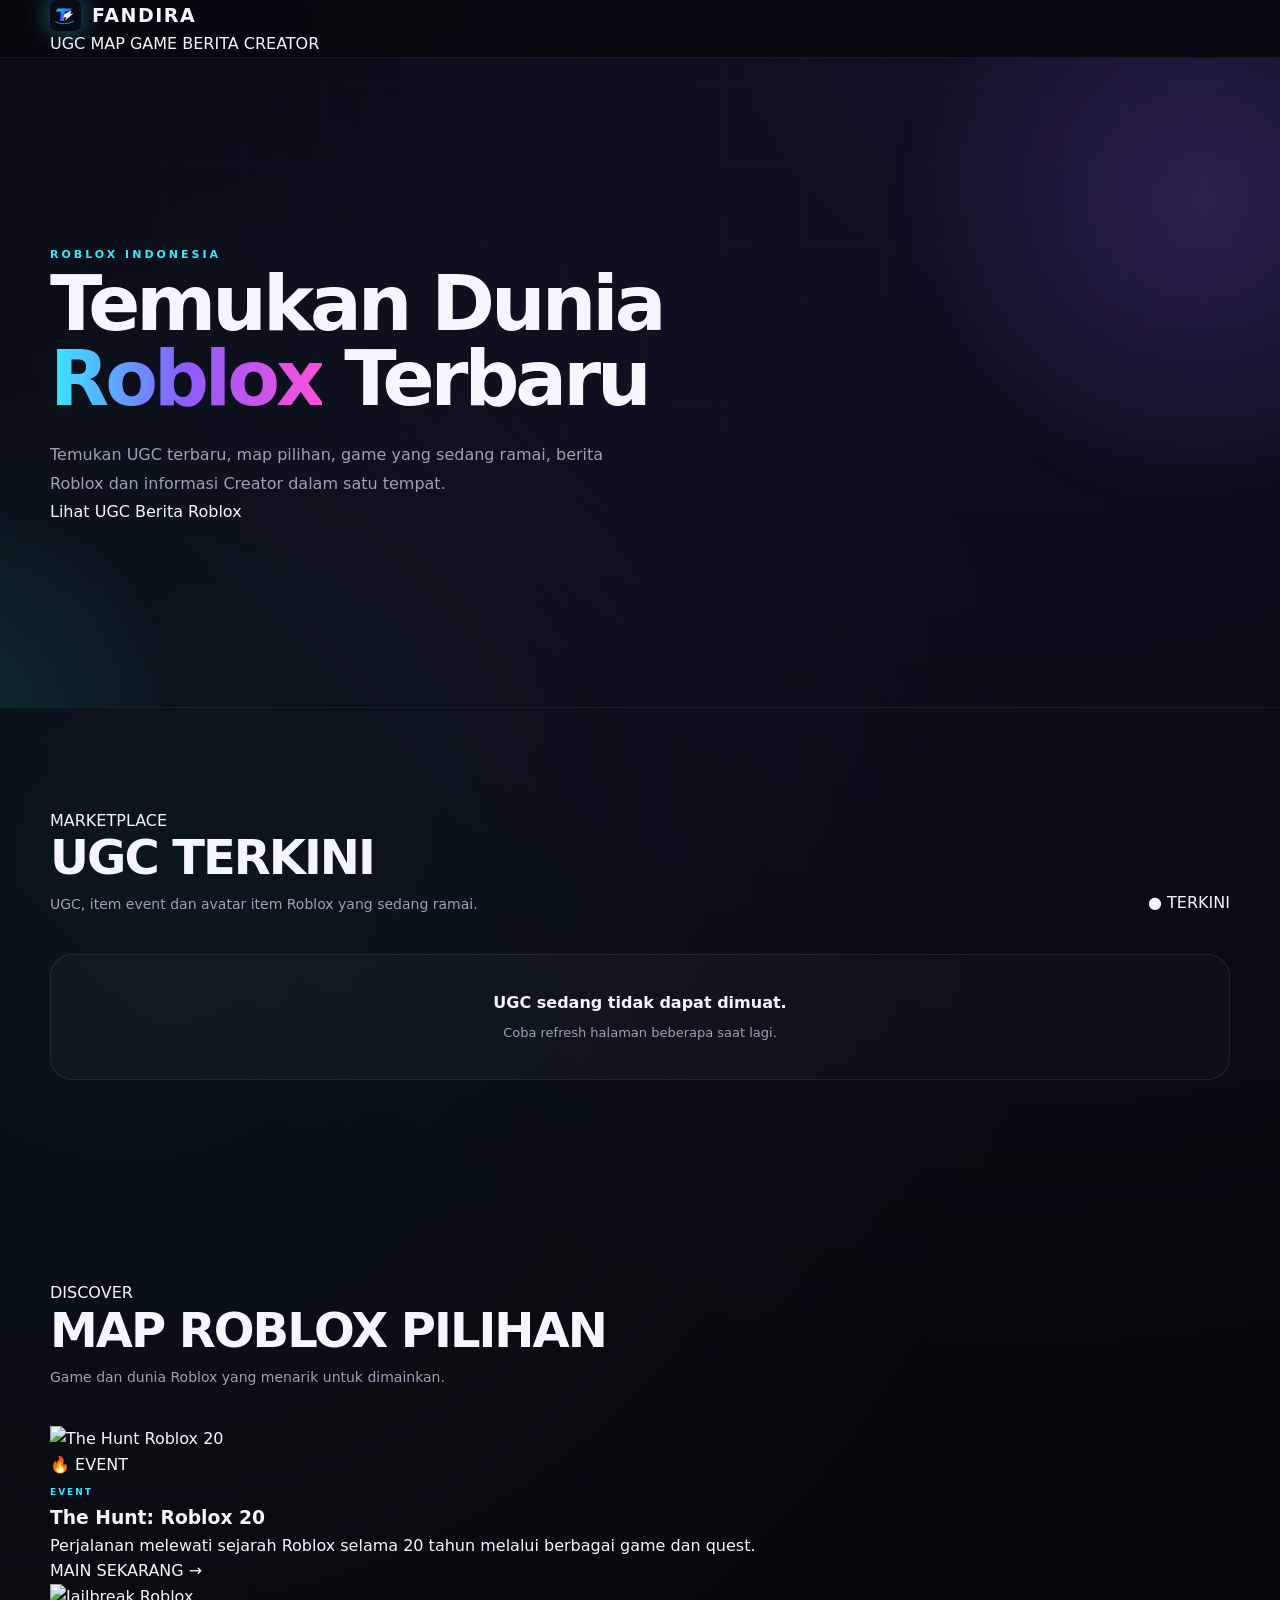
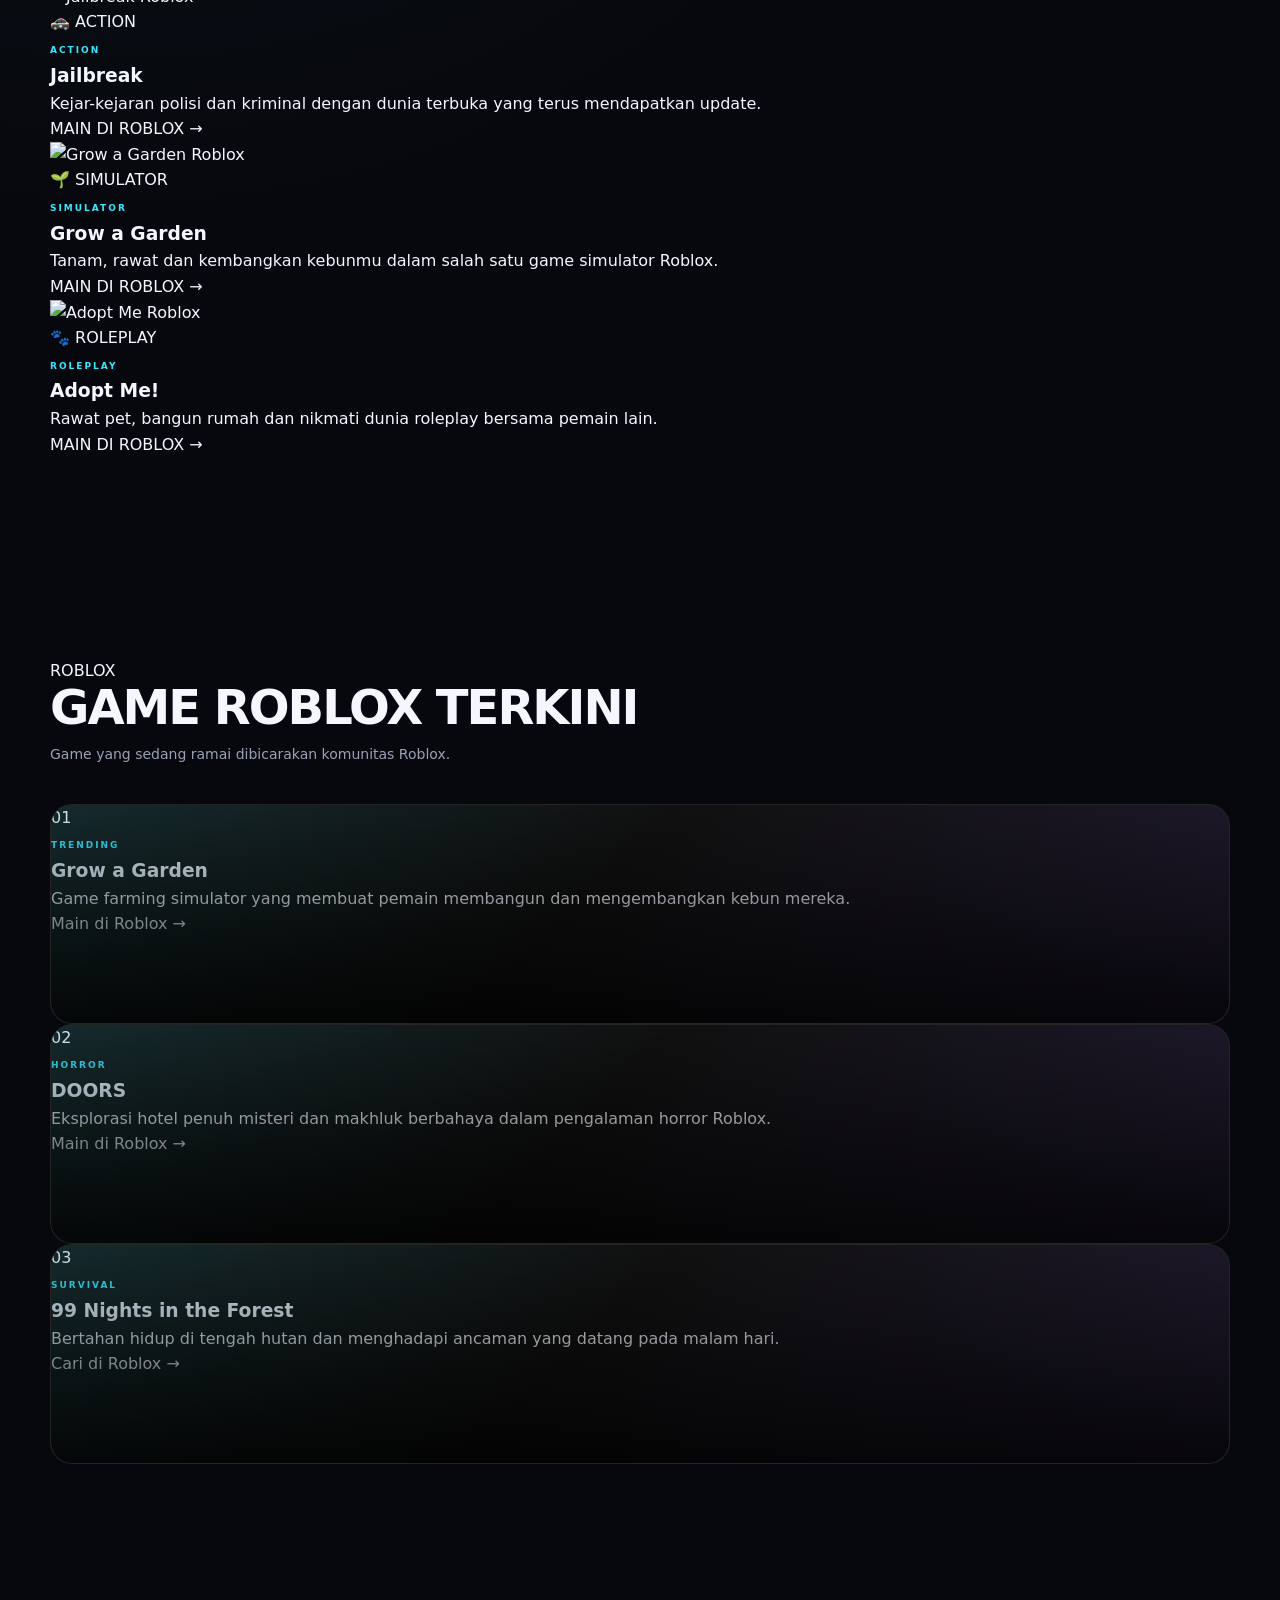
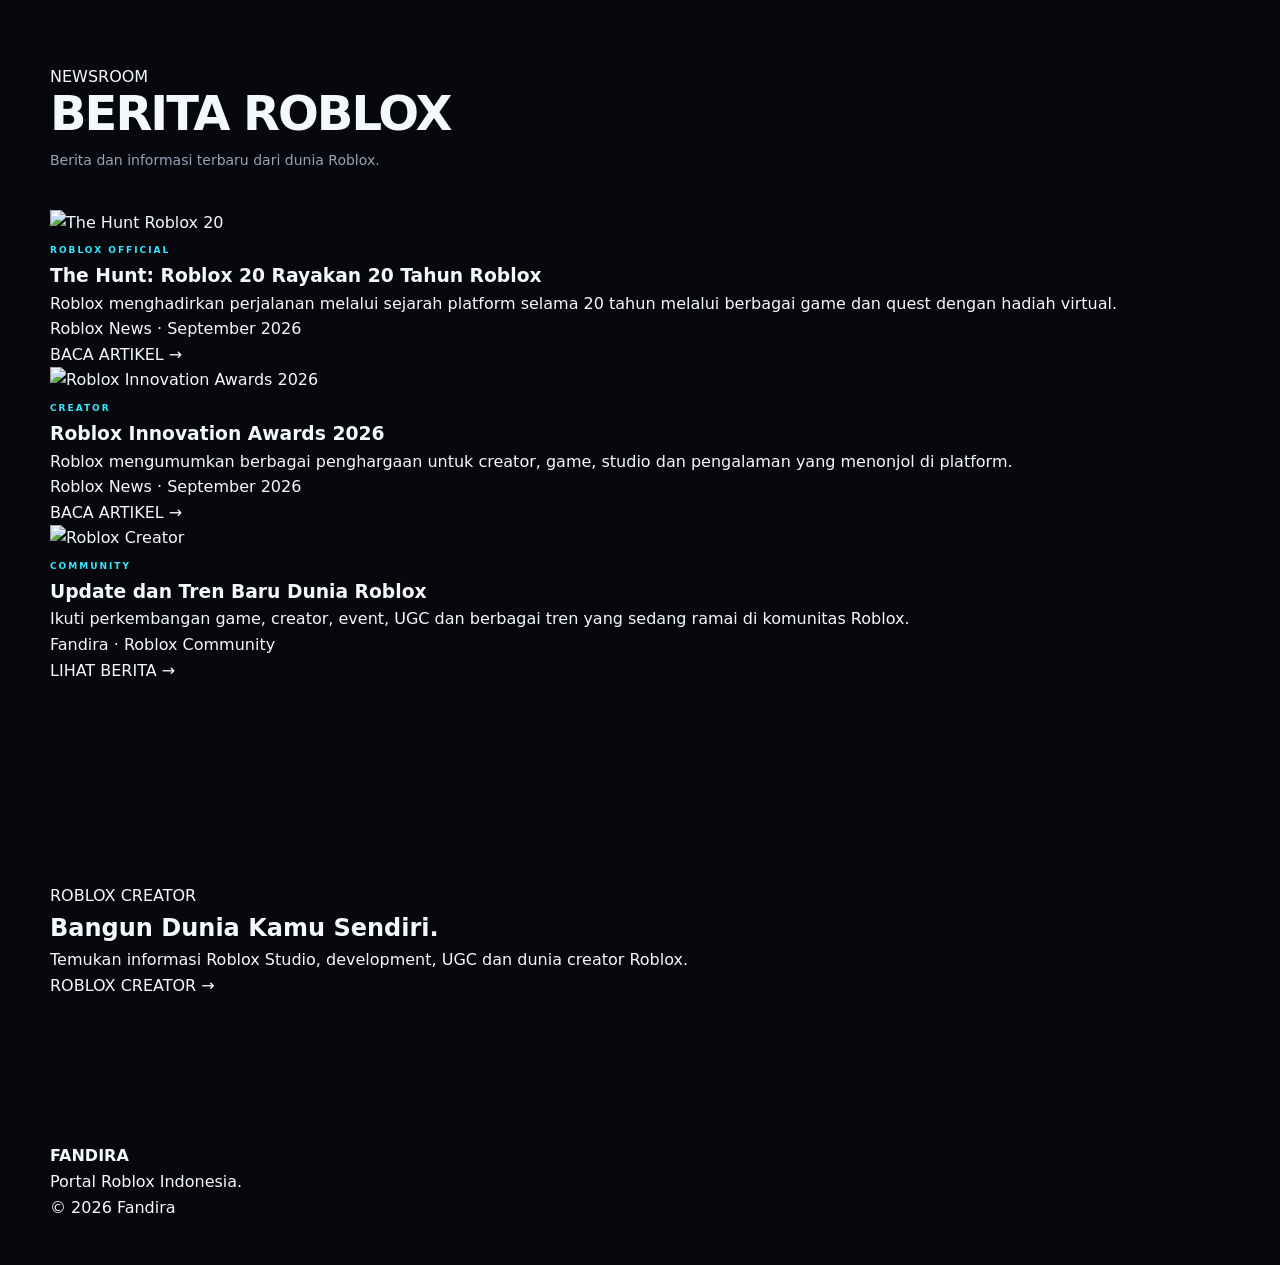
==== commit d730a3c8: "Update index.html" ====
--- a/index.html
+++ b/index.html
@@ -4,863 +4,822 @@
     <meta charset="UTF-8">
     <meta name="viewport" content="width=device-width, initial-scale=1.0">
 
-    <title>FANDIRA — Portal Roblox Indonesia</title>
-
-    <meta name="description" content="FANDIRA adalah portal Roblox untuk UGC terkini, game, map, berita, creator dan trending Roblox.">
+    <title>Fandira — Portal Roblox Indonesia</title>
+    <meta name="description" content="Fandira adalah portal Roblox Indonesia untuk menemukan UGC terbaru, map pilihan, game terbaru, berita Roblox, dan informasi Creator.">
 
     <link rel="stylesheet" href="style.css">
 </head>
 
 <body>
 
-<!-- =========================
-     HEADER
-========================= -->
-
 <header class="site-header">
-
-    <div class="container nav">
+    <div class="container nav-wrap">
 
         <a href="index.html" class="brand">
-            <img src="assets/fandira-mark.svg" alt="FANDIRA">
+            <img src="fandira-mark.svg" alt="Fandira">
             <span>FANDIRA</span>
         </a>
 
-        <nav class="nav-links">
-            <a href="#ugc" class="active">UGC</a>
+        <nav>
+            <a href="#ugc">UGC</a>
             <a href="#maps">MAP</a>
             <a href="#games">GAME</a>
             <a href="#news">BERITA</a>
             <a href="#creator">CREATOR</a>
-            <a href="#trending">TRENDING</a>
         </nav>
 
-        <a href="#ugc" class="nav-button">
-            Jelajahi ↗
-        </a>
-
     </div>
-
 </header>
 
 
 <main>
 
-<!-- =========================
-     HERO
-========================= -->
-
-<section class="hero">
-
-    <div class="container hero-grid">
-
-        <div class="hero-content">
-
-            <div class="eyebrow">
-                ROBLOX COMMUNITY PORTAL
-            </div>
+    <!-- HERO -->
+    <section class="hero">
+        <div class="container hero-content">
+
+            <span class="eyebrow">ROBLOX INDONESIA</span>
 
             <h1>
-                Dunia Roblox.
-                <br>
-                <span>Versi FANDIRA.</span>
+                Temukan Dunia
+                <span>Roblox</span>
+                Terbaru
             </h1>
 
             <p>
-                Temukan UGC terbaru, game menarik, map pilihan,
-                berita Roblox, creator dan berbagai hal yang sedang
-                trending dalam satu tempat.
+                Temukan UGC terbaru, map pilihan, game yang sedang ramai,
+                berita Roblox dan informasi Creator dalam satu tempat.
             </p>
 
-            <div class="hero-buttons">
-
-                <a href="#ugc" class="button primary">
-                    Lihat UGC Terbaru
+            <div class="hero-actions">
+                <a href="#ugc" class="btn btn-primary">
+                    Lihat UGC
                 </a>
 
-                <a href="#games" class="button secondary">
-                    Jelajahi Roblox
+                <a href="#news" class="btn btn-secondary">
+                    Berita Roblox
                 </a>
-
             </div>
 
         </div>
-
-
-        <div class="hero-visual">
-
-            <div class="hero-glow glow-one"></div>
-            <div class="hero-glow glow-two"></div>
-
-            <div class="hero-card">
-
-                <div class="hero-card-top">
-                    <span>FANDIRA</span>
-                    <span>ROBLOX</span>
+    </section>
+
+
+    <!-- ================================= -->
+    <!-- UGC TERKINI -->
+    <!-- ================================= -->
+
+    <section id="ugc" class="section">
+
+        <div class="container">
+
+            <div class="section-heading">
+                <div>
+                    <span class="section-label">MARKETPLACE</span>
+                    <h2>UGC TERKINI</h2>
+                    <p>
+                        UGC, item event dan avatar item Roblox yang sedang ramai.
+                    </p>
                 </div>
 
-                <div class="hero-symbol">
-                    <img src="assets/fandira-mark.svg" alt="">
+                <span class="live-badge">● TERKINI</span>
+            </div>
+
+
+            <div class="card-grid ugc-grid">
+
+                <!-- UGC 1 -->
+                <article class="content-card">
+
+                    <div class="card-image">
+                        <img
+                            src="https://tr.rbxcdn.com/180DAY-7b5a8e1b1d6a6e5b5c1b3e7c2c6a4f1e/420/420/Hat/Png"
+                            alt="Roblox UGC"
+                            loading="lazy"
+                        >
+
+                        <span class="tag hot">🔥 VIRAL</span>
+                    </div>
+
+                    <div class="card-body">
+
+                        <span class="category">ROBLOX 20</span>
+
+                        <h3>The Hunt: Roblox 20</h3>
+
+                        <p>
+                            Event 20 tahun Roblox menghadirkan berbagai
+                            quest dan hadiah virtual termasuk UGC.
+                        </p>
+
+                        <div class="card-meta">
+                            <span>🎁 EVENT UGC</span>
+                        </div>
+
+                        <a
+                            href="https://www.roblox.com/games/74205509034203/The-Hunt-Roblox-20"
+                            target="_blank"
+                            rel="noopener noreferrer"
+                            class="card-button"
+                        >
+                            LIHAT DI ROBLOX →
+                        </a>
+
+                    </div>
+
+                </article>
+
+
+                <!-- UGC 2 -->
+                <article class="content-card">
+
+                    <div class="card-image">
+
+                        <img
+                            src="https://tr.rbxcdn.com/180DAY-9d8a3f8d1b0b7a3e8d6a9c3c1e5d7f2a/420/420/Hat/Png"
+                            alt="Roblox Avatar Item"
+                            loading="lazy"
+                        >
+
+                        <span class="tag new">🆕 EVENT</span>
+
+                    </div>
+
+                    <div class="card-body">
+
+                        <span class="category">UGC</span>
+
+                        <h3>Roblox 20th Anniversary</h3>
+
+                        <p>
+                            Item dan hadiah avatar yang berkaitan
+                            dengan perayaan 20 tahun Roblox.
+                        </p>
+
+                        <div class="card-meta">
+                            <span>ROBLOX EVENT</span>
+                        </div>
+
+                        <a
+                            href="https://www.roblox.com/discover"
+                            target="_blank"
+                            rel="noopener noreferrer"
+                            class="card-button"
+                        >
+                            JELAJAHI ROBLOX →
+                        </a>
+
+                    </div>
+
+                </article>
+
+
+                <!-- UGC 3 -->
+                <article class="content-card">
+
+                    <div class="card-image">
+
+                        <img
+                            src="https://tr.rbxcdn.com/180DAY-4a4f5c6d7e8f901234567890abcdef12/420/420/Hat/Png"
+                            alt="Roblox UGC"
+                            loading="lazy"
+                        >
+
+                        <span class="tag">🎁 REWARD</span>
+
+                    </div>
+
+                    <div class="card-body">
+
+                        <span class="category">UGC EVENT</span>
+
+                        <h3>Quest Reward UGC</h3>
+
+                        <p>
+                            Hadiah avatar dari quest dan aktivitas
+                            event Roblox terbaru.
+                        </p>
+
+                        <div class="card-meta">
+                            <span>EVENT REWARD</span>
+                        </div>
+
+                        <a
+                            href="https://www.roblox.com/catalog"
+                            target="_blank"
+                            rel="noopener noreferrer"
+                            class="card-button"
+                        >
+                            BUKA MARKETPLACE →
+                        </a>
+
+                    </div>
+
+                </article>
+
+
+                <!-- UGC 4 -->
+                <article class="content-card">
+
+                    <div class="card-image">
+
+                        <img
+                            src="https://tr.rbxcdn.com/180DAY-123456789abcdef123456789abcdef12/420/420/Hat/Png"
+                            alt="Roblox Marketplace"
+                            loading="lazy"
+                        >
+
+                        <span class="tag">🔥 TRENDING</span>
+
+                    </div>
+
+                    <div class="card-body">
+
+                        <span class="category">MARKETPLACE</span>
+
+                        <h3>UGC Trending Roblox</h3>
+
+                        <p>
+                            Temukan avatar item dan aksesori yang
+                            sedang ramai di Marketplace Roblox.
+                        </p>
+
+                        <div class="card-meta">
+                            <span>MARKETPLACE</span>
+                        </div>
+
+                        <a
+                            href="https://www.roblox.com/catalog?Category=11"
+                            target="_blank"
+                            rel="noopener noreferrer"
+                            class="card-button"
+                        >
+                            LIHAT MARKETPLACE →
+                        </a>
+
+                    </div>
+
+                </article>
+
+            </div>
+
+        </div>
+
+    </section>
+
+
+    <!-- ================================= -->
+    <!-- MAP ROBLOX -->
+    <!-- ================================= -->
+
+    <section id="maps" class="section section-alt">
+
+        <div class="container">
+
+            <div class="section-heading">
+
+                <div>
+                    <span class="section-label">DISCOVER</span>
+
+                    <h2>MAP ROBLOX PILIHAN</h2>
+
+                    <p>
+                        Game dan dunia Roblox yang menarik untuk dimainkan.
+                    </p>
                 </div>
 
-                <div class="hero-card-bottom">
-                    <strong>CREATE · PLAY · DISCOVER</strong>
+            </div>
+
+
+            <div class="card-grid map-grid">
+
+
+                <!-- THE HUNT -->
+                <article class="content-card">
+
+                    <div class="card-image">
+
+                        <img
+                            src="https://tr.rbxcdn.com/180DAY-4B5A1B0F1A7D7D7A4B0C6D9E8F7A6B5C/768/432/Image/Webp/noFilter"
+                            alt="The Hunt Roblox 20"
+                            loading="lazy"
+                        >
+
+                        <span class="tag hot">🔥 EVENT</span>
+
+                    </div>
+
+                    <div class="card-body">
+
+                        <span class="category">EVENT</span>
+
+                        <h3>The Hunt: Roblox 20</h3>
+
+                        <p>
+                            Perjalanan melewati sejarah Roblox selama
+                            20 tahun melalui berbagai game dan quest.
+                        </p>
+
+                        <a
+                            href="https://www.roblox.com/games/74205509034203/The-Hunt-Roblox-20"
+                            target="_blank"
+                            rel="noopener noreferrer"
+                            class="card-button"
+                        >
+                            MAIN SEKARANG →
+                        </a>
+
+                    </div>
+
+                </article>
+
+
+                <!-- JAILBREAK -->
+                <article class="content-card">
+
+                    <div class="card-image">
+
+                        <img
+                            src="https://tr.rbxcdn.com/180DAY-2E9D2F8C1A5B7D9E4F6A8C0B2D3E5F7A/768/432/Image/Webp/noFilter"
+                            alt="Jailbreak Roblox"
+                            loading="lazy"
+                        >
+
+                        <span class="tag">🚓 ACTION</span>
+
+                    </div>
+
+                    <div class="card-body">
+
+                        <span class="category">ACTION</span>
+
+                        <h3>Jailbreak</h3>
+
+                        <p>
+                            Kejar-kejaran polisi dan kriminal dengan
+                            dunia terbuka yang terus mendapatkan update.
+                        </p>
+
+                        <a
+                            href="https://www.roblox.com/games/606849621/Jailbreak"
+                            target="_blank"
+                            rel="noopener noreferrer"
+                            class="card-button"
+                        >
+                            MAIN DI ROBLOX →
+                        </a>
+
+                    </div>
+
+                </article>
+
+
+                <!-- GROW A GARDEN -->
+                <article class="content-card">
+
+                    <div class="card-image">
+
+                        <img
+                            src="https://tr.rbxcdn.com/180DAY-3F8A6C5B4D2E1F0A9B8C7D6E5F4A3B2C/768/432/Image/Webp/noFilter"
+                            alt="Grow a Garden Roblox"
+                            loading="lazy"
+                        >
+
+                        <span class="tag">🌱 SIMULATOR</span>
+
+                    </div>
+
+                    <div class="card-body">
+
+                        <span class="category">SIMULATOR</span>
+
+                        <h3>Grow a Garden</h3>
+
+                        <p>
+                            Tanam, rawat dan kembangkan kebunmu
+                            dalam salah satu game simulator Roblox.
+                        </p>
+
+                        <a
+                            href="https://www.roblox.com/games/126884695634066/Grow-a-Garden"
+                            target="_blank"
+                            rel="noopener noreferrer"
+                            class="card-button"
+                        >
+                            MAIN DI ROBLOX →
+                        </a>
+
+                    </div>
+
+                </article>
+
+
+                <!-- ADOPT ME -->
+                <article class="content-card">
+
+                    <div class="card-image">
+
+                        <img
+                            src="https://tr.rbxcdn.com/180DAY-7C8B9A0D1E2F3A4B5C6D7E8F9A0B1C2D/768/432/Image/Webp/noFilter"
+                            alt="Adopt Me Roblox"
+                            loading="lazy"
+                        >
+
+                        <span class="tag">🐾 ROLEPLAY</span>
+
+                    </div>
+
+                    <div class="card-body">
+
+                        <span class="category">ROLEPLAY</span>
+
+                        <h3>Adopt Me!</h3>
+
+                        <p>
+                            Rawat pet, bangun rumah dan nikmati dunia
+                            roleplay bersama pemain lain.
+                        </p>
+
+                        <a
+                            href="https://www.roblox.com/games/920587237/Adopt-Me"
+                            target="_blank"
+                            rel="noopener noreferrer"
+                            class="card-button"
+                        >
+                            MAIN DI ROBLOX →
+                        </a>
+
+                    </div>
+
+                </article>
+
+            </div>
+
+        </div>
+
+    </section>
+
+
+    <!-- ================================= -->
+    <!-- GAME -->
+    <!-- ================================= -->
+
+    <section id="games" class="section">
+
+        <div class="container">
+
+            <div class="section-heading">
+
+                <div>
+                    <span class="section-label">ROBLOX</span>
+
+                    <h2>GAME ROBLOX TERKINI</h2>
+
+                    <p>
+                        Game yang sedang ramai dibicarakan komunitas Roblox.
+                    </p>
                 </div>
 
             </div>
 
+
+            <div class="feature-list">
+
+                <article class="feature-card">
+
+                    <div class="feature-number">01</div>
+
+                    <div>
+
+                        <span class="category">TRENDING</span>
+
+                        <h3>Grow a Garden</h3>
+
+                        <p>
+                            Game farming simulator yang membuat pemain
+                            membangun dan mengembangkan kebun mereka.
+                        </p>
+
+                        <a
+                            href="https://www.roblox.com/games/126884695634066/Grow-a-Garden"
+                            target="_blank"
+                            rel="noopener noreferrer"
+                        >
+                            Main di Roblox →
+                        </a>
+
+                    </div>
+
+                </article>
+
+
+                <article class="feature-card">
+
+                    <div class="feature-number">02</div>
+
+                    <div>
+
+                        <span class="category">HORROR</span>
+
+                        <h3>DOORS</h3>
+
+                        <p>
+                            Eksplorasi hotel penuh misteri dan makhluk
+                            berbahaya dalam pengalaman horror Roblox.
+                        </p>
+
+                        <a
+                            href="https://www.roblox.com/games/6516141723/DOORS"
+                            target="_blank"
+                            rel="noopener noreferrer"
+                        >
+                            Main di Roblox →
+                        </a>
+
+                    </div>
+
+                </article>
+
+
+                <article class="feature-card">
+
+                    <div class="feature-number">03</div>
+
+                    <div>
+
+                        <span class="category">SURVIVAL</span>
+
+                        <h3>99 Nights in the Forest</h3>
+
+                        <p>
+                            Bertahan hidup di tengah hutan dan menghadapi
+                            ancaman yang datang pada malam hari.
+                        </p>
+
+                        <a
+                            href="https://www.roblox.com/discover"
+                            target="_blank"
+                            rel="noopener noreferrer"
+                        >
+                            Cari di Roblox →
+                        </a>
+
+                    </div>
+
+                </article>
+
+            </div>
+
         </div>
 
-    </div>
-
-</section>
-
-
-<!-- =========================
-     UGC TERKINI
-     PALING ATAS
-========================= -->
-
-<section id="ugc" class="section ugc-section">
-
-    <div class="container">
-
-        <div class="section-heading">
-
-            <div>
-
-                <div class="eyebrow">
-                    ROBLOX MARKETPLACE
+    </section>
+
+
+    <!-- ================================= -->
+    <!-- BERITA -->
+    <!-- ================================= -->
+
+    <section id="news" class="section section-alt">
+
+        <div class="container">
+
+            <div class="section-heading">
+
+                <div>
+
+                    <span class="section-label">NEWSROOM</span>
+
+                    <h2>BERITA ROBLOX</h2>
+
+                    <p>
+                        Berita dan informasi terbaru dari dunia Roblox.
+                    </p>
+
                 </div>
 
-                <h2>
-                    UGC <span>TERKINI</span>
-                </h2>
-
-                <p>
-                    Temukan accessory dan item Roblox terbaru.
-                </p>
-
-            </div>
-
-            <a href="#" class="section-link">
-                Lihat semua →
-            </a>
+            </div>
+
+
+            <div class="news-grid">
+
+
+                <!-- NEWS 1 -->
+
+                <article class="news-card">
+
+                    <div class="news-image">
+
+                        <img
+                            src="https://corp.roblox.com/wp-content/uploads/2026/09/Roblox20_TheHunt.jpg"
+                            alt="The Hunt Roblox 20"
+                            loading="lazy"
+                        >
+
+                    </div>
+
+                    <div class="news-body">
+
+                        <span class="category">
+                            ROBLOX OFFICIAL
+                        </span>
+
+                        <h3>
+                            The Hunt: Roblox 20 Rayakan 20 Tahun Roblox
+                        </h3>
+
+                        <p>
+                            Roblox menghadirkan perjalanan melalui
+                            sejarah platform selama 20 tahun melalui
+                            berbagai game dan quest dengan hadiah
+                            virtual.
+                        </p>
+
+                        <div class="news-meta">
+                            Roblox News · September 2026
+                        </div>
+
+                        <a
+                            href="https://about.roblox.com/id/newsroom/2026/09/join-the-hunt-roblox-20"
+                            target="_blank"
+                            rel="noopener noreferrer"
+                            class="card-button"
+                        >
+                            BACA ARTIKEL →
+                        </a>
+
+                    </div>
+
+                </article>
+
+
+                <!-- NEWS 2 -->
+
+                <article class="news-card">
+
+                    <div class="news-image">
+
+                        <img
+                            src="https://corp.roblox.com/wp-content/uploads/2026/09/InnovationAwards2026.jpg"
+                            alt="Roblox Innovation Awards 2026"
+                            loading="lazy"
+                        >
+
+                    </div>
+
+                    <div class="news-body">
+
+                        <span class="category">
+                            CREATOR
+                        </span>
+
+                        <h3>
+                            Roblox Innovation Awards 2026
+                        </h3>
+
+                        <p>
+                            Roblox mengumumkan berbagai penghargaan
+                            untuk creator, game, studio dan pengalaman
+                            yang menonjol di platform.
+                        </p>
+
+                        <div class="news-meta">
+                            Roblox News · September 2026
+                        </div>
+
+                        <a
+                            href="https://about.roblox.com/newsroom/2026/09/2026-roblox-innovation-awards"
+                            target="_blank"
+                            rel="noopener noreferrer"
+                            class="card-button"
+                        >
+                            BACA ARTIKEL →
+                        </a>
+
+                    </div>
+
+                </article>
+
+
+                <!-- NEWS 3 -->
+
+                <article class="news-card">
+
+                    <div class="news-image">
+
+                        <img
+                            src="https://tr.rbxcdn.com/180DAY-7D6C5B4A3E2F1A0B9C8D7E6F5A4B3C2D/768/432/Image/Webp/noFilter"
+                            alt="Roblox Creator"
+                            loading="lazy"
+                        >
+
+                    </div>
+
+                    <div class="news-body">
+
+                        <span class="category">
+                            COMMUNITY
+                        </span>
+
+                        <h3>
+                            Update dan Tren Baru Dunia Roblox
+                        </h3>
+
+                        <p>
+                            Ikuti perkembangan game, creator, event,
+                            UGC dan berbagai tren yang sedang ramai
+                            di komunitas Roblox.
+                        </p>
+
+                        <div class="news-meta">
+                            Fandira · Roblox Community
+                        </div>
+
+                        <a
+                            href="https://devforum.roblox.com/"
+                            target="_blank"
+                            rel="noopener noreferrer"
+                            class="card-button"
+                        >
+                            LIHAT BERITA →
+                        </a>
+
+                    </div>
+
+                </article>
+
+            </div>
 
         </div>
 
-
-        <div class="ugc-grid">
-
-            <a href="#" class="ugc-card featured">
-
-                <div class="ugc-image ugc-purple">
-
-                    <span class="ugc-label">
-                        TERBARU
+    </section>
+
+
+    <!-- ================================= -->
+    <!-- CREATOR -->
+    <!-- ================================= -->
+
+    <section id="creator" class="section">
+
+        <div class="container">
+
+            <div class="creator-panel">
+
+                <div>
+
+                    <span class="section-label">
+                        ROBLOX CREATOR
                     </span>
 
-                    <div class="ugc-placeholder">
-                        UGC
-                    </div>
+                    <h2>
+                        Bangun Dunia Kamu Sendiri.
+                    </h2>
+
+                    <p>
+                        Temukan informasi Roblox Studio, development,
+                        UGC dan dunia creator Roblox.
+                    </p>
 
                 </div>
 
-                <div class="ugc-info">
-
-                    <div>
-
-                        <h3>
-                            UGC Terbaru
-                        </h3>
-
-                        <p>
-                            Roblox Marketplace
-                        </p>
-
-                    </div>
-
-                    <span class="ugc-arrow">↗</span>
-
-                </div>
-
-            </a>
-
-
-            <a href="#" class="ugc-card">
-
-                <div class="ugc-image ugc-blue">
-
-                    <span class="ugc-label">
-                        TRENDING
-                    </span>
-
-                    <div class="ugc-placeholder">
-                        UGC
-                    </div>
-
-                </div>
-
-                <div class="ugc-info">
-
-                    <div>
-
-                        <h3>
-                            Trending Item
-                        </h3>
-
-                        <p>
-                            Accessories
-                        </p>
-
-                    </div>
-
-                    <span class="ugc-arrow">↗</span>
-
-                </div>
-
-            </a>
-
-
-            <a href="#" class="ugc-card">
-
-                <div class="ugc-image ugc-pink">
-
-                    <span class="ugc-label">
-                        NEW
-                    </span>
-
-                    <div class="ugc-placeholder">
-                        UGC
-                    </div>
-
-                </div>
-
-                <div class="ugc-info">
-
-                    <div>
-
-                        <h3>
-                            New Accessories
-                        </h3>
-
-                        <p>
-                            Roblox UGC
-                        </p>
-
-                    </div>
-
-                    <span class="ugc-arrow">↗</span>
-
-                </div>
-
-            </a>
-
-
-            <a href="#" class="ugc-card">
-
-                <div class="ugc-image ugc-green">
-
-                    <span class="ugc-label">
-                        UPDATE
-                    </span>
-
-                    <div class="ugc-placeholder">
-                        UGC
-                    </div>
-
-                </div>
-
-                <div class="ugc-info">
-
-                    <div>
-
-                        <h3>
-                            UGC Update
-                        </h3>
-
-                        <p>
-                            Marketplace
-                        </p>
-
-                    </div>
-
-                    <span class="ugc-arrow">↗</span>
-
-                </div>
-
-            </a>
+                <a
+                    href="https://create.roblox.com/"
+                    target="_blank"
+                    rel="noopener noreferrer"
+                    class="btn btn-primary"
+                >
+                    ROBLOX CREATOR →
+                </a>
+
+            </div>
 
         </div>
 
-    </div>
-
-</section>
-
-
-<!-- =========================
-     MAP ROBLOX
-========================= -->
-
-<section id="maps" class="section">
-
-    <div class="container">
-
-        <div class="section-heading">
-
-            <div>
-
-                <div class="eyebrow">
-                    DISCOVER
-                </div>
-
-                <h2>
-                    MAP ROBLOX <span>PILIHAN</span>
-                </h2>
-
-                <p>
-                    Map menarik yang layak kamu coba.
-                </p>
-
-            </div>
-
-            <a href="games.html" class="section-link">
-                Semua map →
-            </a>
+    </section>
+
+
+</main>
+
+
+<footer class="site-footer">
+
+    <div class="container footer-wrap">
+
+        <div>
+
+            <strong>FANDIRA</strong>
+
+            <p>
+                Portal Roblox Indonesia.
+            </p>
 
         </div>
 
-
-        <div class="large-grid">
-
-            <a href="#" class="feature-card map-one">
-
-                <div class="feature-overlay">
-
-                    <span class="category">
-                        HORROR
-                    </span>
-
-                    <h3>
-                        Map Horror
-                    </h3>
-
-                    <p>
-                        Berani masuk?
-                    </p>
-
-                </div>
-
-            </a>
-
-
-            <a href="#" class="feature-card map-two">
-
-                <div class="feature-overlay">
-
-                    <span class="category">
-                        PARTY
-                    </span>
-
-                    <h3>
-                        Party & Social
-                    </h3>
-
-                    <p>
-                        Main bareng teman.
-                    </p>
-
-                </div>
-
-            </a>
-
-
-            <a href="#" class="feature-card map-three">
-
-                <div class="feature-overlay">
-
-                    <span class="category">
-                        ADVENTURE
-                    </span>
-
-                    <h3>
-                        Adventure
-                    </h3>
-
-                    <p>
-                        Jelajahi dunia baru.
-                    </p>
-
-                </div>
-
-            </a>
-
-        </div>
-
-    </div>
-
-</section>
-
-
-<!-- =========================
-     GAME TERKINI
-========================= -->
-
-<section id="games" class="section">
-
-    <div class="container">
-
-        <div class="section-heading">
-
-            <div>
-
-                <div class="eyebrow">
-                    ROBLOX DISCOVERY
-                </div>
-
-                <h2>
-                    GAME ROBLOX <span>TERKINI</span>
-                </h2>
-
-                <p>
-                    Game Roblox yang sedang menarik perhatian.
-                </p>
-
-            </div>
-
-            <a href="games.html" class="section-link">
-                Lihat semua →
-            </a>
-
-        </div>
-
-
-        <div class="game-grid">
-
-            <a href="#" class="game-card">
-
-                <div class="game-cover game-one">
-                    <span>GAME</span>
-                </div>
-
-                <div class="game-info">
-
-                    <h3>
-                        Roblox Experience
-                    </h3>
-
-                    <p>
-                        Adventure · Social
-                    </p>
-
-                </div>
-
-            </a>
-
-
-            <a href="#" class="game-card">
-
-                <div class="game-cover game-two">
-                    <span>GAME</span>
-                </div>
-
-                <div class="game-info">
-
-                    <h3>
-                        New Adventure
-                    </h3>
-
-                    <p>
-                        Adventure · RPG
-                    </p>
-
-                </div>
-
-            </a>
-
-
-            <a href="#" class="game-card">
-
-                <div class="game-cover game-three">
-                    <span>GAME</span>
-                </div>
-
-                <div class="game-info">
-
-                    <h3>
-                        Social Party
-                    </h3>
-
-                    <p>
-                        Party · Social
-                    </p>
-
-                </div>
-
-            </a>
-
-
-            <a href="https://www.roblox.com/" class="game-card">
-
-                <div class="game-cover game-four">
-                    <span>ROBLOX</span>
-                </div>
-
-                <div class="game-info">
-
-                    <h3>
-                        Explore Roblox
-                    </h3>
-
-                    <p>
-                        Discover more experiences
-                    </p>
-
-                </div>
-
-            </a>
-
-        </div>
-
-    </div>
-
-</section>
-
-
-<!-- =========================
-     BERITA ROBLOX
-========================= -->
-
-<section id="news" class="section news-section">
-
-    <div class="container">
-
-        <div class="section-heading">
-
-            <div>
-
-                <div class="eyebrow">
-                    ROBLOX UPDATE
-                </div>
-
-                <h2>
-                    BERITA <span>ROBLOX</span>
-                </h2>
-
-                <p>
-                    Informasi dan perkembangan terbaru seputar Roblox.
-                </p>
-
-            </div>
-
-            <a href="news.html" class="section-link">
-                Semua berita →
-            </a>
-
-        </div>
-
-
-        <div class="news-list">
-
-            <a href="news.html" class="news-item">
-
-                <div class="news-date">
-                    27
-                    <small>SEP</small>
-                </div>
-
-                <div class="news-content">
-
-                    <span>
-                        ROBLOX
-                    </span>
-
-                    <h3>
-                        Update dan berita Roblox terbaru
-                    </h3>
-
-                    <p>
-                        Nantinya bagian ini akan mengambil berita
-                        Roblox secara otomatis.
-                    </p>
-
-                </div>
-
-                <strong>↗</strong>
-
-            </a>
-
-
-            <a href="news.html" class="news-item">
-
-                <div class="news-date">
-                    26
-                    <small>SEP</small>
-                </div>
-
-                <div class="news-content">
-
-                    <span>
-                        COMMUNITY
-                    </span>
-
-                    <h3>
-                        Perkembangan terbaru komunitas Roblox
-                    </h3>
-
-                    <p>
-                        Berita komunitas dan informasi penting Roblox.
-                    </p>
-
-                </div>
-
-                <strong>↗</strong>
-
-            </a>
-
-
-            <a href="news.html" class="news-item">
-
-                <div class="news-date">
-                    25
-                    <small>SEP</small>
-                </div>
-
-                <div class="news-content">
-
-                    <span>
-                        CREATOR
-                    </span>
-
-                    <h3>
-                        Update untuk Roblox Creator
-                    </h3>
-
-                    <p>
-                        Informasi seputar creator dan Roblox Studio.
-                    </p>
-
-                </div>
-
-                <strong>↗</strong>
-
-            </a>
-
-        </div>
-
-    </div>
-
-</section>
-
-
-<!-- =========================
-     CREATOR / STUDIO
-========================= -->
-
-<section id="creator" class="section creator-section">
-
-    <div class="container creator-box">
-
         <div>
 
-            <div class="eyebrow">
-                ROBLOX CREATOR
-            </div>
-
-            <h2>
-                CREATE.
-                <br>
-                BUILD.
-                <br>
-                <span>SHARE.</span>
-            </h2>
-
-        </div>
-
-
-        <div class="creator-text">
-
-            <p>
-                Ruang untuk creator Roblox.
-                Temukan informasi Roblox Studio, update creator,
-                tips, tools dan berbagai hal yang membantu kamu
-                membangun experience sendiri.
-            </p>
-
-            <a href="#" class="button secondary">
-                Creator Hub →
-            </a>
-
-        </div>
-
-    </div>
-
-</section>
-
-
-<!-- =========================
-     TRENDING
-========================= -->
-
-<section id="trending" class="section">
-
-    <div class="container">
-
-        <div class="section-heading">
-
-            <div>
-
-                <div class="eyebrow">
-                    NOW TRENDING
-                </div>
-
-                <h2>
-                    TRENDING <span>ROBLOX</span>
-                </h2>
-
-                <p>
-                    Hal-hal yang sedang ramai diperbincangkan.
-                </p>
-
-            </div>
-
-        </div>
-
-
-        <div class="trending-grid">
-
-            <a href="#" class="trend-card">
-
-                <span class="trend-number">
-                    01
-                </span>
-
-                <div>
-                    <small>
-                        TRENDING
-                    </small>
-
-                    <h3>
-                        UGC yang sedang ramai
-                    </h3>
-                </div>
-
-                <span>↗</span>
-
-            </a>
-
-
-            <a href="#" class="trend-card">
-
-                <span class="trend-number">
-                    02
-                </span>
-
-                <div>
-                    <small>
-                        GAME
-                    </small>
-
-                    <h3>
-                        Game Roblox populer
-                    </h3>
-                </div>
-
-                <span>↗</span>
-
-            </a>
-
-
-            <a href="#" class="trend-card">
-
-                <span class="trend-number">
-                    03
-                </span>
-
-                <div>
-                    <small>
-                        COMMUNITY
-                    </small>
-
-                    <h3>
-                        Topik komunitas Roblox
-                    </h3>
-                </div>
-
-                <span>↗</span>
-
-            </a>
-
-        </div>
-
-    </div>
-
-</section>
-
-
-<!-- =========================
-     CTA
-========================= -->
-
-<section class="cta">
-
-    <div class="container">
-
-        <div class="eyebrow">
-            FANDIRA
-        </div>
-
-        <h2>
-            Semua tentang Roblox.
-            <br>
-            <span>Dalam satu tempat.</span>
-        </h2>
-
-        <p>
-            UGC · Games · Maps · News · Creator · Trending
-        </p>
-
-    </div>
-
-</section>
-
-</main>
-
-
-<!-- =========================
-     FOOTER
-========================= -->
-
-<footer>
-
-    <div class="container footer-content">
-
-        <div>
-
-            <strong>
-                FANDIRA
-            </strong>
-
-            <p>
-                Roblox community portal.
-            </p>
-
-        </div>
-
-
-        <div class="footer-links">
-
-            <a href="#ugc">UGC</a>
-            <a href="#maps">Map</a>
-            <a href="#games">Game</a>
-            <a href="#news">Berita</a>
-            <a href="#creator">Creator</a>
-
-        </div>
-
-
-        <div class="copyright">
-            © 2026 FANDIRA
+            <span>
+                © 2026 Fandira
+            </span>
+
         </div>
 
     </div>
--- a/style.css
+++ b/style.css
@@ -1,33 +1,1775 @@
-:root{
---bg:#04060d;--surface:#080c16;--surface2:#0c1220;--text:#f7f9ff;--muted:#8d99af;
---line:rgba(255,255,255,.085);--cyan:#18dcff;--blue:#3975ff;--violet:#a35cff;
---max:1220px;--ease:cubic-bezier(.2,.75,.2,1)
-}
-*{box-sizing:border-box}html{scroll-behavior:smooth}body{margin:0;background:
-radial-gradient(circle at 80% -5%,#2764ff20,transparent 31rem),
-radial-gradient(circle at 4% 30%,#9c46ff13,transparent 27rem),var(--bg);
-color:var(--text);font-family:Inter,ui-sans-serif,system-ui,-apple-system,"Segoe UI",sans-serif;line-height:1.5;overflow-x:hidden}
-body:before{content:"";position:fixed;inset:0;pointer-events:none;opacity:.025;background-image:radial-gradient(#fff .5px,transparent .5px);background-size:5px 5px;z-index:100}
-a{color:inherit;text-decoration:none}.wrap{width:min(var(--max),calc(100% - 48px));margin:auto}
-header{position:sticky;top:0;z-index:50;background:rgba(4,6,13,.72);backdrop-filter:blur(22px);border-bottom:1px solid transparent;transition:.3s}
-header.scrolled{border-bottom-color:var(--line);box-shadow:0 15px 40px #0004}.nav{height:78px;display:flex;align-items:center;justify-content:space-between}
-.brand{display:flex;align-items:center;gap:11px;font-size:14px;font-weight:900;letter-spacing:.2em}.brand img{width:36px;height:36px;filter:drop-shadow(0 0 12px #18dcff38)}
-.links{display:flex;gap:30px;color:#8995ab;font-size:12px}.links a{position:relative;padding:29px 0}.links a:after{content:"";position:absolute;left:0;right:100%;bottom:18px;height:1px;background:linear-gradient(90deg,var(--cyan),var(--violet));transition:.25s}.links a:hover,.links .active{color:#fff}.links a:hover:after,.links .active:after{right:0}
-.pill{border:1px solid var(--line);padding:9px 15px;border-radius:99px;font-size:11px;transition:.25s}.pill:hover{border-color:#18dcff55;background:#18dcff0a}
-.hero{min-height:750px;display:grid;grid-template-columns:1.08fr .92fr;gap:65px;align-items:center;position:relative}
-.hero:before{content:"";position:absolute;width:360px;height:360px;right:28%;top:12%;border-radius:50%;background:#18dcff0b;filter:blur(80px);pointer-events:none}
-.eyebrow{font-size:9px;font-weight:850;letter-spacing:.27em;color:var(--cyan);margin:0 0 18px}.hero h1{font-size:clamp(54px,7.5vw,100px);line-height:.91;letter-spacing:-.075em;margin:0 0 28px;max-width:800px}.gradient{background:linear-gradient(105deg,#18dcff,#6380ff 52%,#b25cff);-webkit-background-clip:text;background-clip:text;color:transparent}
-.lead{max-width:590px;color:var(--muted);font-size:16px}.actions{display:flex;gap:12px;margin-top:33px}.btn{padding:13px 18px;border-radius:10px;font-size:12px;font-weight:800;transition:.25s}.primary{background:#f5f7ff;color:#070910}.primary:hover{transform:translateY(-3px);box-shadow:0 15px 40px #fff2}.secondary{border:1px solid var(--line);color:#d9deea}.secondary:hover{border-color:#18dcff55;background:#18dcff08}
-.hero-visual{height:460px;border:1px solid var(--line);border-radius:32px;background:linear-gradient(145deg,#101a31,#070a12 70%);display:grid;place-items:center;position:relative;overflow:hidden;box-shadow:0 40px 100px #0006,inset 0 1px #fff0a}
-.hero-visual:before,.hero-visual:after{content:"";position:absolute;border-radius:50%;border:1px solid #18dcff24}.hero-visual:before{width:390px;height:390px;box-shadow:0 0 100px #3975ff15}.hero-visual:after{width:270px;height:270px;border-color:#a35cff22}
-.hero-logo{width:154px;position:relative;z-index:2;filter:drop-shadow(0 0 35px #18dcff4d);animation:float 5s ease-in-out infinite}.hero-label{position:absolute;bottom:53px;font-weight:850;letter-spacing:.34em;font-size:17px}.hero-sub{position:absolute;bottom:29px;color:#68748b;font-size:8px;letter-spacing:.3em}
-@keyframes float{50%{transform:translateY(-10px) rotate(-1deg)}}
-.section{padding:110px 0;border-top:1px solid var(--line)}.head{display:flex;justify-content:space-between;align-items:end;margin-bottom:34px}.head h2{font-size:clamp(35px,5vw,60px);letter-spacing:-.055em;line-height:1;margin:0}.num{color:#58647a;font-size:9px;letter-spacing:.22em}
-.cards{display:grid;grid-template-columns:1.25fr 1fr 1fr;gap:16px}.card{background:#ffffff03;border:1px solid var(--line);border-radius:19px;overflow:hidden;transition:.35s var(--ease);position:relative}.card:before{content:"";position:absolute;inset:0;background:linear-gradient(135deg,#18dcff0a,transparent 35%,#a35cff09);opacity:0;transition:.3s;pointer-events:none}.card:hover{transform:translateY(-7px);border-color:#18dcff42;box-shadow:0 25px 70px #0005}.card:hover:before{opacity:1}
-.art{height:305px;padding:19px;display:flex;align-items:flex-end;position:relative;overflow:hidden}.art:before{content:"";position:absolute;width:240px;height:240px;border-radius:50%;right:-70px;top:-80px;border:1px solid #ffffff10;box-shadow:0 0 80px #18dcff14}.art:after{content:"";position:absolute;inset:0;background:linear-gradient(135deg,#18dcff18,transparent 48%,#a35cff20)}.rf{background:radial-gradient(circle at 70% 25%,#18dcff55,transparent 20%),linear-gradient(135deg,#102e4a,#141025 65%,#361448)}.a2{background:radial-gradient(circle at 30% 30%,#a35cff55,transparent 25%),linear-gradient(135deg,#24173d,#0b1020)}.a3{background:radial-gradient(circle at 70% 65%,#18dcff38,transparent 28%),linear-gradient(135deg,#123132,#081017)}.art b{font-size:43px;line-height:.87;letter-spacing:-.065em;z-index:2}.tag{position:absolute;top:17px;left:18px;font-size:8px;letter-spacing:.2em;color:#d3dbea;z-index:2}
-.info{padding:17px 18px;display:flex;justify-content:space-between;align-items:center}.info h3{margin:0;font-size:14px}.info p{margin:4px 0 0;color:var(--muted);font-size:11px}.arrow{color:var(--cyan);font-size:18px}
-.two{display:grid;grid-template-columns:1fr 1fr;gap:80px;align-items:center}.two p,.about p{color:var(--muted);font-size:17px}.link{display:inline-flex;gap:8px;color:var(--cyan);font-size:12px;font-weight:800;margin-top:17px}
-.news{display:grid;gap:12px}.news-item{padding:21px;border:1px solid var(--line);border-radius:14px;display:grid;grid-template-columns:110px 1fr auto;gap:20px;align-items:center;background:#ffffff02;transition:.25s}.news-item:hover{background:#ffffff05;border-color:#18dcff38;transform:translateX(4px)}.date{color:#5e6a81;font-size:9px;letter-spacing:.12em}.news-item h3{margin:0;font-size:14px}.news-item p{margin:4px 0 0;color:var(--muted);font-size:11px}
-.gallery{display:grid;grid-template-columns:1.4fr .8fr .8fr;grid-template-rows:195px 195px;gap:13px}.photo{border:1px solid var(--line);border-radius:16px;position:relative;overflow:hidden;background:#11182a;transition:.3s}.photo:hover{transform:scale(1.012);border-color:#18dcff44}.photo:after{content:"";position:absolute;inset:0;background:linear-gradient(135deg,#18dcff26,transparent 48%,#a35cff26)}.p1{grid-row:span 2;background:radial-gradient(circle at 35% 45%,#245d8b,transparent 32%),#10172a}.p2{background:radial-gradient(circle at 70% 25%,#6d45a4,transparent 38%),#171327}.p3{background:radial-gradient(circle at 40% 70%,#267078,transparent 40%),#0c1820}.p4{background:radial-gradient(circle at 70% 40%,#773d70,transparent 40%),#17101d}.photo span{position:absolute;z-index:2;bottom:12px;left:14px;font-size:9px;letter-spacing:.12em}
-.product{min-height:290px;border:1px solid var(--line);border-radius:19px;padding:26px;background:linear-gradient(145deg,#10172b,#090c16);position:relative;overflow:hidden}.product:after{content:"";position:absolute;width:180px;height:180px;border-radius:50%;right:-60px;top:-60px;border:1px solid #18dcff18}.product h3{font-size:28px;letter-spacing:-.04em;margin:105px 0 4px}.product p:last-child{color:var(--muted);font-size:12px}.shop{display:grid;grid-template-columns:1fr 1fr;gap:16px}.about{display:grid;grid-template-columns:1fr 1fr;gap:75px}.contact{padding:135px 0;text-align:center;border-top:1px solid var(--line)}.contact h2{font-size:clamp(47px,7vw,86px);line-height:.94;letter-spacing:-.065em;margin:0}.social{display:flex;justify-content:center;gap:28px;margin-top:40px;color:#8d98ad;font-size:12px}.social a:hover{color:#fff}footer{border-top:1px solid var(--line);padding:25px 0;color:#667289;font-size:9px;letter-spacing:.17em}footer .wrap{display:flex;justify-content:space-between}
-@media(max-width:800px){.wrap{width:min(var(--max),calc(100% - 34px))}.links{display:none}.hero{grid-template-columns:1fr;gap:35px;padding:70px 0 85px;min-height:auto}.hero-visual{height:350px}.cards,.two,.about,.shop{grid-template-columns:1fr}.art{height:235px}.gallery{grid-template-columns:1fr 1fr;grid-template-rows:180px 180px}.p1{grid-column:span 2;grid-row:auto}.news-item{grid-template-columns:1fr;gap:8px}.date{margin-bottom:3px}footer .wrap{flex-wrap:wrap;gap:12px}}
+/* =========================================================
+   FANDIRA — ROBLOX PORTAL
+   MAIN STYLE
+========================================================= */
+
+:root {
+    --bg: #07080d;
+    --bg-soft: #0d0f17;
+    --card: #11131d;
+    --card-hover: #171a27;
+
+    --text: #f5f7ff;
+    --muted: #9ba1b5;
+
+    --cyan: #36e8ff;
+    --purple: #8b5cff;
+    --pink: #ff4fd8;
+
+    --border: rgba(255,255,255,0.08);
+
+    --container: 1180px;
+
+    --radius: 22px;
+}
+
+* {
+    margin: 0;
+    padding: 0;
+    box-sizing: border-box;
+}
+
+html {
+    scroll-behavior: smooth;
+}
+
+body {
+    background:
+        radial-gradient(
+            circle at 80% 0%,
+            rgba(139,92,255,0.10),
+            transparent 30%
+        ),
+        radial-gradient(
+            circle at 10% 20%,
+            rgba(54,232,255,0.06),
+            transparent 25%
+        ),
+        var(--bg);
+
+    color: var(--text);
+
+    font-family:
+        Inter,
+        ui-sans-serif,
+        system-ui,
+        -apple-system,
+        BlinkMacSystemFont,
+        "Segoe UI",
+        sans-serif;
+
+    line-height: 1.6;
+
+    overflow-x: hidden;
+}
+
+body::before {
+    content: "";
+
+    position: fixed;
+
+    inset: 0;
+
+    pointer-events: none;
+
+    background-image:
+        linear-gradient(
+            rgba(255,255,255,0.018) 1px,
+            transparent 1px
+        ),
+        linear-gradient(
+            90deg,
+            rgba(255,255,255,0.018) 1px,
+            transparent 1px
+        );
+
+    background-size: 80px 80px;
+
+    mask-image: linear-gradient(
+        to bottom,
+        black,
+        transparent 70%
+    );
+
+    z-index: -1;
+}
+
+a {
+    color: inherit;
+    text-decoration: none;
+}
+
+button,
+a {
+    -webkit-tap-highlight-color: transparent;
+}
+
+img {
+    max-width: 100%;
+    display: block;
+}
+
+.container {
+    width: min(
+        calc(100% - 40px),
+        var(--container)
+    );
+
+    margin-inline: auto;
+}
+
+
+/* =========================================================
+   HEADER
+========================================================= */
+
+.site-header {
+    position: sticky;
+
+    top: 0;
+
+    z-index: 1000;
+
+    background:
+        rgba(7,8,13,0.78);
+
+    backdrop-filter: blur(18px);
+
+    -webkit-backdrop-filter: blur(18px);
+
+    border-bottom:
+        1px solid rgba(255,255,255,0.06);
+}
+
+.nav {
+    min-height: 76px;
+
+    display: flex;
+
+    align-items: center;
+
+    justify-content: space-between;
+
+    gap: 30px;
+}
+
+.brand {
+    display: flex;
+
+    align-items: center;
+
+    gap: 11px;
+
+    font-weight: 900;
+
+    letter-spacing: 1.5px;
+
+    font-size: 19px;
+}
+
+.brand img {
+    width: 31px;
+    height: 31px;
+
+    filter:
+        drop-shadow(0 0 12px rgba(54,232,255,0.45));
+}
+
+.nav-links {
+    display: flex;
+
+    align-items: center;
+
+    gap: 28px;
+}
+
+.nav-links a {
+    position: relative;
+
+    color: #9ea5b8;
+
+    font-size: 13px;
+
+    font-weight: 700;
+
+    letter-spacing: .5px;
+
+    transition: .25s ease;
+}
+
+.nav-links a:hover,
+.nav-links a.active {
+    color: white;
+}
+
+.nav-links a::after {
+    content: "";
+
+    position: absolute;
+
+    left: 0;
+
+    bottom: -8px;
+
+    width: 0;
+
+    height: 2px;
+
+    border-radius: 10px;
+
+    background:
+        linear-gradient(
+            90deg,
+            var(--cyan),
+            var(--purple)
+        );
+
+    transition: .25s ease;
+}
+
+.nav-links a:hover::after,
+.nav-links a.active::after {
+    width: 100%;
+}
+
+.nav-button {
+    padding: 10px 18px;
+
+    border-radius: 999px;
+
+    border:
+        1px solid rgba(54,232,255,.35);
+
+    background:
+        rgba(54,232,255,.06);
+
+    color: var(--cyan);
+
+    font-size: 12px;
+
+    font-weight: 800;
+
+    transition: .25s ease;
+}
+
+.nav-button:hover {
+    background: rgba(54,232,255,.12);
+
+    transform: translateY(-2px);
+
+    box-shadow:
+        0 0 25px rgba(54,232,255,.12);
+}
+
+
+/* =========================================================
+   HERO
+========================================================= */
+
+.hero {
+    min-height: 650px;
+
+    display: flex;
+
+    align-items: center;
+
+    position: relative;
+
+    overflow: hidden;
+
+    border-bottom:
+        1px solid rgba(255,255,255,.05);
+}
+
+.hero::before {
+    content: "";
+
+    position: absolute;
+
+    width: 650px;
+    height: 650px;
+
+    right: -250px;
+    top: -180px;
+
+    background:
+        radial-gradient(
+            circle,
+            rgba(139,92,255,.22),
+            transparent 65%
+        );
+
+    filter: blur(20px);
+
+    pointer-events: none;
+}
+
+.hero::after {
+    content: "";
+
+    position: absolute;
+
+    width: 500px;
+    height: 500px;
+
+    left: -300px;
+    bottom: -250px;
+
+    background:
+        radial-gradient(
+            circle,
+            rgba(54,232,255,.12),
+            transparent 65%
+        );
+
+    pointer-events: none;
+}
+
+.hero-grid {
+    display: grid;
+
+    grid-template-columns:
+        1.05fr
+        .95fr;
+
+    align-items: center;
+
+    gap: 60px;
+
+    padding:
+        90px
+        0
+        100px;
+}
+
+.eyebrow {
+    color: var(--cyan);
+
+    font-size: 11px;
+
+    font-weight: 900;
+
+    letter-spacing: 3px;
+
+    margin-bottom: 14px;
+}
+
+.hero h1 {
+    font-size:
+        clamp(48px, 6vw, 82px);
+
+    line-height: .98;
+
+    letter-spacing: -4px;
+
+    max-width: 760px;
+}
+
+.hero h1 span {
+    background:
+        linear-gradient(
+            90deg,
+            var(--cyan),
+            var(--purple),
+            var(--pink)
+        );
+
+    -webkit-background-clip: text;
+    background-clip: text;
+
+    color: transparent;
+}
+
+.hero p {
+    color: var(--muted);
+
+    max-width: 570px;
+
+    margin-top: 25px;
+
+    font-size: 16px;
+
+    line-height: 1.8;
+}
+
+.hero-buttons {
+    display: flex;
+
+    gap: 12px;
+
+    margin-top: 34px;
+
+    flex-wrap: wrap;
+}
+
+.button {
+    display: inline-flex;
+
+    align-items: center;
+
+    justify-content: center;
+
+    min-height: 46px;
+
+    padding:
+        0
+        20px;
+
+    border-radius: 12px;
+
+    font-size: 13px;
+
+    font-weight: 800;
+
+    transition: .25s ease;
+}
+
+.button.primary {
+    background:
+        linear-gradient(
+            135deg,
+            var(--cyan),
+            #6798ff
+        );
+
+    color: #03060b;
+
+    box-shadow:
+        0 12px 35px
+        rgba(54,232,255,.15);
+}
+
+.button.primary:hover {
+    transform: translateY(-3px);
+
+    box-shadow:
+        0 18px 40px
+        rgba(54,232,255,.25);
+}
+
+.button.secondary {
+    border:
+        1px solid var(--border);
+
+    background:
+        rgba(255,255,255,.035);
+
+    color: white;
+}
+
+.button.secondary:hover {
+    background:
+        rgba(255,255,255,.07);
+
+    transform: translateY(-3px);
+}
+
+
+/* =========================================================
+   HERO VISUAL
+========================================================= */
+
+.hero-visual {
+    min-height: 420px;
+
+    position: relative;
+
+    display: flex;
+
+    align-items: center;
+
+    justify-content: center;
+}
+
+.hero-glow {
+    position: absolute;
+
+    border-radius: 50%;
+
+    filter: blur(35px);
+}
+
+.glow-one {
+    width: 260px;
+    height: 260px;
+
+    background:
+        rgba(54,232,255,.16);
+
+    transform:
+        translate(-80px,-30px);
+}
+
+.glow-two {
+    width: 300px;
+    height: 300px;
+
+    background:
+        rgba(139,92,255,.18);
+
+    transform:
+        translate(90px,60px);
+}
+
+.hero-card {
+    width: min(390px, 85%);
+
+    aspect-ratio: 1 / 1.1;
+
+    position: relative;
+
+    border-radius: 35px;
+
+    border:
+        1px solid rgba(255,255,255,.13);
+
+    background:
+        linear-gradient(
+            145deg,
+            rgba(255,255,255,.08),
+            rgba(255,255,255,.025)
+        );
+
+    box-shadow:
+        0 40px 100px
+        rgba(0,0,0,.5),
+        inset 0 0 80px
+        rgba(139,92,255,.08);
+
+    backdrop-filter: blur(15px);
+
+    display: flex;
+
+    flex-direction: column;
+
+    justify-content: space-between;
+
+    padding: 25px;
+
+    transform:
+        rotate(3deg);
+}
+
+.hero-card::before {
+    content: "";
+
+    position: absolute;
+
+    inset: 1px;
+
+    border-radius: 34px;
+
+    border:
+        1px solid
+        rgba(54,232,255,.1);
+
+    pointer-events: none;
+}
+
+.hero-card-top,
+.hero-card-bottom {
+    display: flex;
+
+    justify-content: space-between;
+
+    font-size: 10px;
+
+    font-weight: 900;
+
+    letter-spacing: 2px;
+
+    color: #9fa7bd;
+}
+
+.hero-symbol {
+    display: flex;
+
+    align-items: center;
+
+    justify-content: center;
+
+    flex: 1;
+}
+
+.hero-symbol img {
+    width: 150px;
+
+    filter:
+        drop-shadow(
+            0 0 20px
+            rgba(54,232,255,.4)
+        )
+        drop-shadow(
+            0 0 45px
+            rgba(139,92,255,.35)
+        );
+}
+
+
+/* =========================================================
+   SECTIONS
+========================================================= */
+
+.section {
+    padding:
+        100px
+        0;
+}
+
+.section-heading {
+    display: flex;
+
+    align-items: end;
+
+    justify-content: space-between;
+
+    gap: 30px;
+
+    margin-bottom: 38px;
+}
+
+.section-heading h2 {
+    font-size:
+        clamp(30px, 4vw, 48px);
+
+    line-height: 1;
+
+    letter-spacing: -2px;
+}
+
+.section-heading h2 span {
+    color: var(--cyan);
+}
+
+.section-heading p {
+    color: var(--muted);
+
+    margin-top: 12px;
+
+    font-size: 14px;
+}
+
+.section-link {
+    color: #aeb5c8;
+
+    font-size: 12px;
+
+    font-weight: 800;
+
+    white-space: nowrap;
+
+    transition: .2s ease;
+}
+
+.section-link:hover {
+    color: var(--cyan);
+}
+
+
+/* =========================================================
+   UGC
+========================================================= */
+
+.ugc-section {
+    background:
+        linear-gradient(
+            180deg,
+            rgba(54,232,255,.025),
+            transparent
+        );
+}
+
+.ugc-grid {
+    display: grid;
+
+    grid-template-columns:
+        repeat(4, 1fr);
+
+    gap: 16px;
+}
+
+.ugc-card {
+    border:
+        1px solid var(--border);
+
+    background:
+        var(--card);
+
+    border-radius:
+        var(--radius);
+
+    overflow: hidden;
+
+    transition:
+        transform .3s ease,
+        border-color .3s ease,
+        background .3s ease;
+}
+
+.ugc-card:hover {
+    transform:
+        translateY(-7px);
+
+    border-color:
+        rgba(54,232,255,.25);
+
+    background:
+        var(--card-hover);
+}
+
+.ugc-image {
+    aspect-ratio: 1 / 1;
+
+    position: relative;
+
+    overflow: hidden;
+
+    display: flex;
+
+    align-items: center;
+
+    justify-content: center;
+}
+
+.ugc-purple {
+    background:
+        radial-gradient(
+            circle at 50% 30%,
+            #8b5cff,
+            #24183e 45%,
+            #0d0d16
+        );
+}
+
+.ugc-blue {
+    background:
+        radial-gradient(
+            circle at 50% 30%,
+            #36cfff,
+            #102a3b 45%,
+            #0c1018
+        );
+}
+
+.ugc-pink {
+    background:
+        radial-gradient(
+            circle at 50% 30%,
+            #ff4fd8,
+            #3b1635 45%,
+            #0e0c15
+        );
+}
+
+.ugc-green {
+    background:
+        radial-gradient(
+            circle at 50% 30%,
+            #48e6a3,
+            #153a31 45%,
+            #0b1110
+        );
+}
+
+.ugc-label {
+    position: absolute;
+
+    left: 14px;
+    top: 14px;
+
+    padding:
+        5px
+        9px;
+
+    border-radius: 999px;
+
+    background:
+        rgba(0,0,0,.4);
+
+    border:
+        1px solid
+        rgba(255,255,255,.12);
+
+    font-size: 9px;
+
+    font-weight: 900;
+
+    letter-spacing: 1px;
+}
+
+.ugc-placeholder {
+    font-size: 58px;
+
+    font-weight: 1000;
+
+    color:
+        rgba(255,255,255,.15);
+
+    letter-spacing: -5px;
+}
+
+.ugc-info {
+    padding: 17px;
+
+    display: flex;
+
+    align-items: center;
+
+    justify-content: space-between;
+
+    gap: 10px;
+}
+
+.ugc-info h3 {
+    font-size: 14px;
+
+    margin-bottom: 4px;
+}
+
+.ugc-info p {
+    color: var(--muted);
+
+    font-size: 11px;
+}
+
+.ugc-arrow {
+    color: var(--cyan);
+
+    font-size: 18px;
+}
+
+
+/* =========================================================
+   MAP
+========================================================= */
+
+.large-grid {
+    display: grid;
+
+    grid-template-columns:
+        1.3fr
+        .7fr;
+
+    grid-template-rows:
+        repeat(2, 230px);
+
+    gap: 16px;
+}
+
+.feature-card {
+    position: relative;
+
+    border-radius:
+        var(--radius);
+
+    overflow: hidden;
+
+    border:
+        1px solid var(--border);
+
+    min-height: 220px;
+
+    background:
+        #111;
+}
+
+.feature-card:first-child {
+    grid-row:
+        span 2;
+}
+
+.feature-card::before {
+    content: "";
+
+    position: absolute;
+
+    inset: 0;
+
+    background:
+        linear-gradient(
+            to top,
+            rgba(0,0,0,.8),
+            rgba(0,0,0,.05)
+        );
+
+    z-index: 1;
+}
+
+.feature-card::after {
+    content: "";
+
+    position: absolute;
+
+    inset: 0;
+
+    background:
+        linear-gradient(
+            135deg,
+            rgba(54,232,255,.16),
+            transparent 45%,
+            rgba(139,92,255,.18)
+        );
+
+    opacity: .8;
+}
+
+.map-one {
+    background:
+        radial-gradient(
+            circle at 60% 25%,
+            #8c46ff,
+            #151021 50%,
+            #07080d
+        );
+}
+
+.map-two {
+    background:
+        radial-gradient(
+            circle at 50% 30%,
+            #ff4fd8,
+            #291326 45%,
+            #08090d
+        );
+}
+
+.map-three {
+    background:
+        radial-gradient(
+            circle at 50% 30%,
+            #36e8ff,
+            #10232d 45%,
+            #07090d
+        );
+}
+
+.feature-overlay {
+    position: absolute;
+
+    left: 25px;
+    right: 25px;
+    bottom: 22px;
+
+    z-index: 2;
+}
+
+.category {
+    color: var(--cyan);
+
+    font-size: 9px;
+
+    font-weight: 900;
+
+    letter-spacing: 2px;
+}
+
+.feature-overlay h3 {
+    font-size: 25px;
+
+    margin-top: 4px;
+}
+
+.feature-overlay p {
+    color: #c0c5d3;
+
+    font-size: 12px;
+}
+
+
+/* =========================================================
+   GAMES
+========================================================= */
+
+.game-grid {
+    display: grid;
+
+    grid-template-columns:
+        repeat(4, 1fr);
+
+    gap: 16px;
+}
+
+.game-card {
+    border:
+        1px solid var(--border);
+
+    background:
+        var(--card);
+
+    border-radius:
+        var(--radius);
+
+    overflow: hidden;
+
+    transition: .3s ease;
+}
+
+.game-card:hover {
+    transform:
+        translateY(-6px);
+
+    border-color:
+        rgba(139,92,255,.35);
+}
+
+.game-cover {
+    aspect-ratio: 16 / 10;
+
+    display: flex;
+
+    align-items: center;
+
+    justify-content: center;
+
+    font-size: 32px;
+
+    font-weight: 1000;
+
+    color:
+        rgba(255,255,255,.16);
+}
+
+.game-one {
+    background:
+        linear-gradient(
+            135deg,
+            #171e36,
+            #4937a5
+        );
+}
+
+.game-two {
+    background:
+        linear-gradient(
+            135deg,
+            #09272f,
+            #168ca4
+        );
+}
+
+.game-three {
+    background:
+        linear-gradient(
+            135deg,
+            #30162e,
+            #9a3288
+        );
+}
+
+.game-four {
+    background:
+        linear-gradient(
+            135deg,
+            #17131e,
+            #5734a4
+        );
+}
+
+.game-info {
+    padding: 17px;
+}
+
+.game-info h3 {
+    font-size: 14px;
+
+    margin-bottom: 4px;
+}
+
+.game-info p {
+    color: var(--muted);
+
+    font-size: 11px;
+}
+
+
+/* =========================================================
+   NEWS
+========================================================= */
+
+.news-section {
+    background:
+        linear-gradient(
+            180deg,
+            transparent,
+            rgba(139,92,255,.035),
+            transparent
+        );
+}
+
+.news-list {
+    border-top:
+        1px solid var(--border);
+}
+
+.news-item {
+    display: grid;
+
+    grid-template-columns:
+        75px
+        1fr
+        30px;
+
+    gap: 25px;
+
+    align-items: center;
+
+    padding:
+        25px
+        10px;
+
+    border-bottom:
+        1px solid var(--border);
+
+    transition: .25s ease;
+}
+
+.news-item:hover {
+    padding-left: 20px;
+
+    background:
+        rgba(255,255,255,.02);
+}
+
+.news-date {
+    font-size: 27px;
+
+    font-weight: 900;
+
+    line-height: 1;
+
+    text-align: center;
+}
+
+.news-date small {
+    display: block;
+
+    color: var(--cyan);
+
+    font-size: 8px;
+
+    letter-spacing: 2px;
+
+    margin-top: 5px;
+}
+
+.news-content span {
+    color: var(--purple);
+
+    font-size: 9px;
+
+    font-weight: 900;
+
+    letter-spacing: 2px;
+}
+
+.news-content h3 {
+    font-size: 17px;
+
+    margin:
+        5px
+        0;
+}
+
+.news-content p {
+    color: var(--muted);
+
+    font-size: 12px;
+}
+
+.news-item > strong {
+    color: var(--cyan);
+
+    font-size: 20px;
+}
+
+
+/* =========================================================
+   CREATOR
+========================================================= */
+
+.creator-section {
+    padding-top: 50px;
+}
+
+.creator-box {
+    min-height: 390px;
+
+    padding: 65px;
+
+    border-radius:
+        32px;
+
+    border:
+        1px solid
+        rgba(139,92,255,.2);
+
+    background:
+        radial-gradient(
+            circle at 85% 20%,
+            rgba(139,92,255,.18),
+            transparent 35%
+        ),
+        radial-gradient(
+            circle at 10% 90%,
+            rgba(54,232,255,.12),
+            transparent 30%
+        ),
+        #0c0d15;
+
+    display: grid;
+
+    grid-template-columns:
+        1fr
+        .8fr;
+
+    align-items: center;
+
+    gap: 60px;
+
+    overflow: hidden;
+
+    position: relative;
+}
+
+.creator-box::after {
+    content: "";
+
+    position: absolute;
+
+    width: 400px;
+    height: 400px;
+
+    right: -150px;
+    bottom: -200px;
+
+    border-radius: 50%;
+
+    border:
+        1px solid
+        rgba(54,232,255,.12);
+
+    box-shadow:
+        0 0 0 40px
+        rgba(54,232,255,.025),
+        0 0 0 80px
+        rgba(54,232,255,.015);
+}
+
+.creator-box h2 {
+    font-size:
+        clamp(45px, 6vw, 76px);
+
+    line-height: .88;
+
+    letter-spacing: -4px;
+}
+
+.creator-box h2 span {
+    color: var(--cyan);
+}
+
+.creator-text {
+    position: relative;
+
+    z-index: 2;
+}
+
+.creator-text p {
+    color: #aeb5c7;
+
+    font-size: 15px;
+
+    line-height: 1.8;
+
+    margin-bottom: 28px;
+}
+
+
+/* =========================================================
+   TRENDING
+========================================================= */
+
+.trending-grid {
+    display: grid;
+
+    grid-template-columns:
+        repeat(3, 1fr);
+
+    gap: 16px;
+}
+
+.trend-card {
+    min-height: 150px;
+
+    display: grid;
+
+    grid-template-columns:
+        45px
+        1fr
+        20px;
+
+    align-items: center;
+
+    gap: 18px;
+
+    padding: 25px;
+
+    border:
+        1px solid var(--border);
+
+    border-radius:
+        var(--radius);
+
+    background:
+        var(--card);
+
+    transition: .3s ease;
+}
+
+.trend-card:hover {
+    transform:
+        translateY(-5px);
+
+    border-color:
+        rgba(54,232,255,.25);
+}
+
+.trend-number {
+    color:
+        rgba(255,255,255,.22);
+
+    font-size: 24px;
+
+    font-weight: 900;
+}
+
+.trend-card small {
+    color: var(--cyan);
+
+    font-size: 8px;
+
+    font-weight: 900;
+
+    letter-spacing: 2px;
+}
+
+.trend-card h3 {
+    font-size: 14px;
+
+    margin-top: 5px;
+}
+
+.trend-card > span:last-child {
+    color: var(--cyan);
+}
+
+
+/* =========================================================
+   CTA
+========================================================= */
+
+.cta {
+    text-align: center;
+
+    padding:
+        120px
+        20px;
+
+    border-top:
+        1px solid var(--border);
+
+    border-bottom:
+        1px solid var(--border);
+
+    background:
+        radial-gradient(
+            circle at center,
+            rgba(139,92,255,.11),
+            transparent 45%
+        );
+}
+
+.cta h2 {
+    font-size:
+        clamp(38px, 6vw, 70px);
+
+    line-height: 1;
+
+    letter-spacing: -3px;
+
+    margin-bottom: 20px;
+}
+
+.cta h2 span {
+    background:
+        linear-gradient(
+            90deg,
+            var(--cyan),
+            var(--purple)
+        );
+
+    -webkit-background-clip: text;
+
+    background-clip: text;
+
+    color: transparent;
+}
+
+.cta p {
+    color: var(--muted);
+
+    font-size: 13px;
+
+    letter-spacing: 2px;
+}
+
+
+/* =========================================================
+   FOOTER
+========================================================= */
+
+footer {
+    padding:
+        45px
+        0;
+}
+
+.footer-content {
+    display: grid;
+
+    grid-template-columns:
+        1fr
+        1fr
+        auto;
+
+    align-items: center;
+
+    gap: 30px;
+}
+
+.footer-content strong {
+    font-size: 18px;
+
+    letter-spacing: 1px;
+}
+
+.footer-content p {
+    color: var(--muted);
+
+    font-size: 11px;
+
+    margin-top: 4px;
+}
+
+.footer-links {
+    display: flex;
+
+    justify-content: center;
+
+    gap: 22px;
+}
+
+.footer-links a {
+    color: #858ca0;
+
+    font-size: 11px;
+
+    font-weight: 700;
+}
+
+.footer-links a:hover {
+    color: var(--cyan);
+}
+
+.copyright {
+    color: #656b7c;
+
+    font-size: 10px;
+}
+
+
+/* =========================================================
+   RESPONSIVE TABLET
+========================================================= */
+
+@media (max-width: 950px) {
+
+    .nav-links {
+        display: none;
+    }
+
+    .hero-grid {
+        grid-template-columns: 1fr;
+
+        text-align: center;
+    }
+
+    .hero-content {
+        display: flex;
+
+        flex-direction: column;
+
+        align-items: center;
+    }
+
+    .hero-visual {
+        min-height: 350px;
+    }
+
+    .ugc-grid {
+        grid-template-columns:
+            repeat(2, 1fr);
+    }
+
+    .game-grid {
+        grid-template-columns:
+            repeat(2, 1fr);
+    }
+
+    .creator-box {
+        grid-template-columns: 1fr;
+
+        padding: 45px;
+    }
+
+    .trending-grid {
+        grid-template-columns: 1fr;
+    }
+
+    .footer-content {
+        grid-template-columns: 1fr;
+
+        text-align: center;
+    }
+
+    .footer-links {
+        justify-content: center;
+    }
+}
+
+
+/* =========================================================
+   RESPONSIVE MOBILE
+========================================================= */
+
+@media (max-width: 600px) {
+
+    .container {
+        width:
+            min(
+                calc(100% - 28px),
+                var(--container)
+            );
+    }
+
+    .nav {
+        min-height: 68px;
+    }
+
+    .nav-button {
+        display: none;
+    }
+
+    .hero-grid {
+        padding:
+            65px
+            0
+            70px;
+    }
+
+    .hero h1 {
+        font-size: 48px;
+
+        letter-spacing: -3px;
+    }
+
+    .hero p {
+        font-size: 14px;
+    }
+
+    .hero-visual {
+        min-height: 300px;
+    }
+
+    .hero-card {
+        width: 290px;
+    }
+
+    .hero-symbol img {
+        width: 110px;
+    }
+
+    .section {
+        padding:
+            70px
+            0;
+    }
+
+    .section-heading {
+        align-items: flex-start;
+
+        flex-direction: column;
+
+        margin-bottom: 25px;
+    }
+
+    .section-heading h2 {
+        font-size: 34px;
+    }
+
+    .ugc-grid {
+        grid-template-columns: 1fr 1fr;
+
+        gap: 10px;
+    }
+
+    .ugc-info {
+        padding: 12px;
+    }
+
+    .ugc-info h3 {
+        font-size: 12px;
+    }
+
+    .ugc-placeholder {
+        font-size: 40px;
+    }
+
+    .large-grid {
+        display: grid;
+
+        grid-template-columns: 1fr;
+
+        grid-template-rows:
+            260px
+            180px
+            180px;
+    }
+
+    .feature-card:first-child {
+        grid-row: auto;
+    }
+
+    .game-grid {
+        grid-template-columns:
+            1fr 1fr;
+
+        gap: 10px;
+    }
+
+    .game-info {
+        padding: 12px;
+    }
+
+    .game-info h3 {
+        font-size: 12px;
+    }
+
+    .news-item {
+        grid-template-columns:
+            55px
+            1fr
+            20px;
+
+        gap: 12px;
+
+        padding:
+            20px
+            0;
+    }
+
+    .news-content h3 {
+        font-size: 14px;
+    }
+
+    .news-content p {
+        display: none;
+    }
+
+    .creator-box {
+        padding: 35px 25px;
+
+        border-radius: 25px;
+    }
+
+    .creator-box h2 {
+        font-size: 55px;
+    }
+
+    .trend-card {
+        padding: 20px;
+    }
+
+    .cta {
+        padding:
+            90px
+            15px;
+    }
+
+    .cta h2 {
+        font-size: 42px;
+    }
+
+    .footer-links {
+        flex-wrap: wrap;
+    }
+}
+
+/* =========================================================
+   REAL ROBLOX UGC IMAGE
+========================================================= */
+
+.ugc-real-image {
+    width: 100%;
+    height: 100%;
+
+    object-fit: cover;
+
+    display: block;
+
+    transition:
+        transform .4s ease;
+}
+
+.ugc-card:hover .ugc-real-image {
+    transform: scale(1.06);
+}
+
+
+/* =========================================================
+   UGC LOADING
+========================================================= */
+
+.ugc-loading-card {
+    pointer-events: none;
+}
+
+.ugc-loading {
+    font-size: 11px;
+
+    font-weight: 900;
+
+    letter-spacing: 2px;
+
+    color:
+        rgba(255,255,255,.35);
+
+    animation:
+        ugcPulse 1.4s ease-in-out infinite;
+}
+
+@keyframes ugcPulse {
+
+    0% {
+        opacity: .3;
+    }
+
+    50% {
+        opacity: 1;
+    }
+
+    100% {
+        opacity: .3;
+    }
+
+}
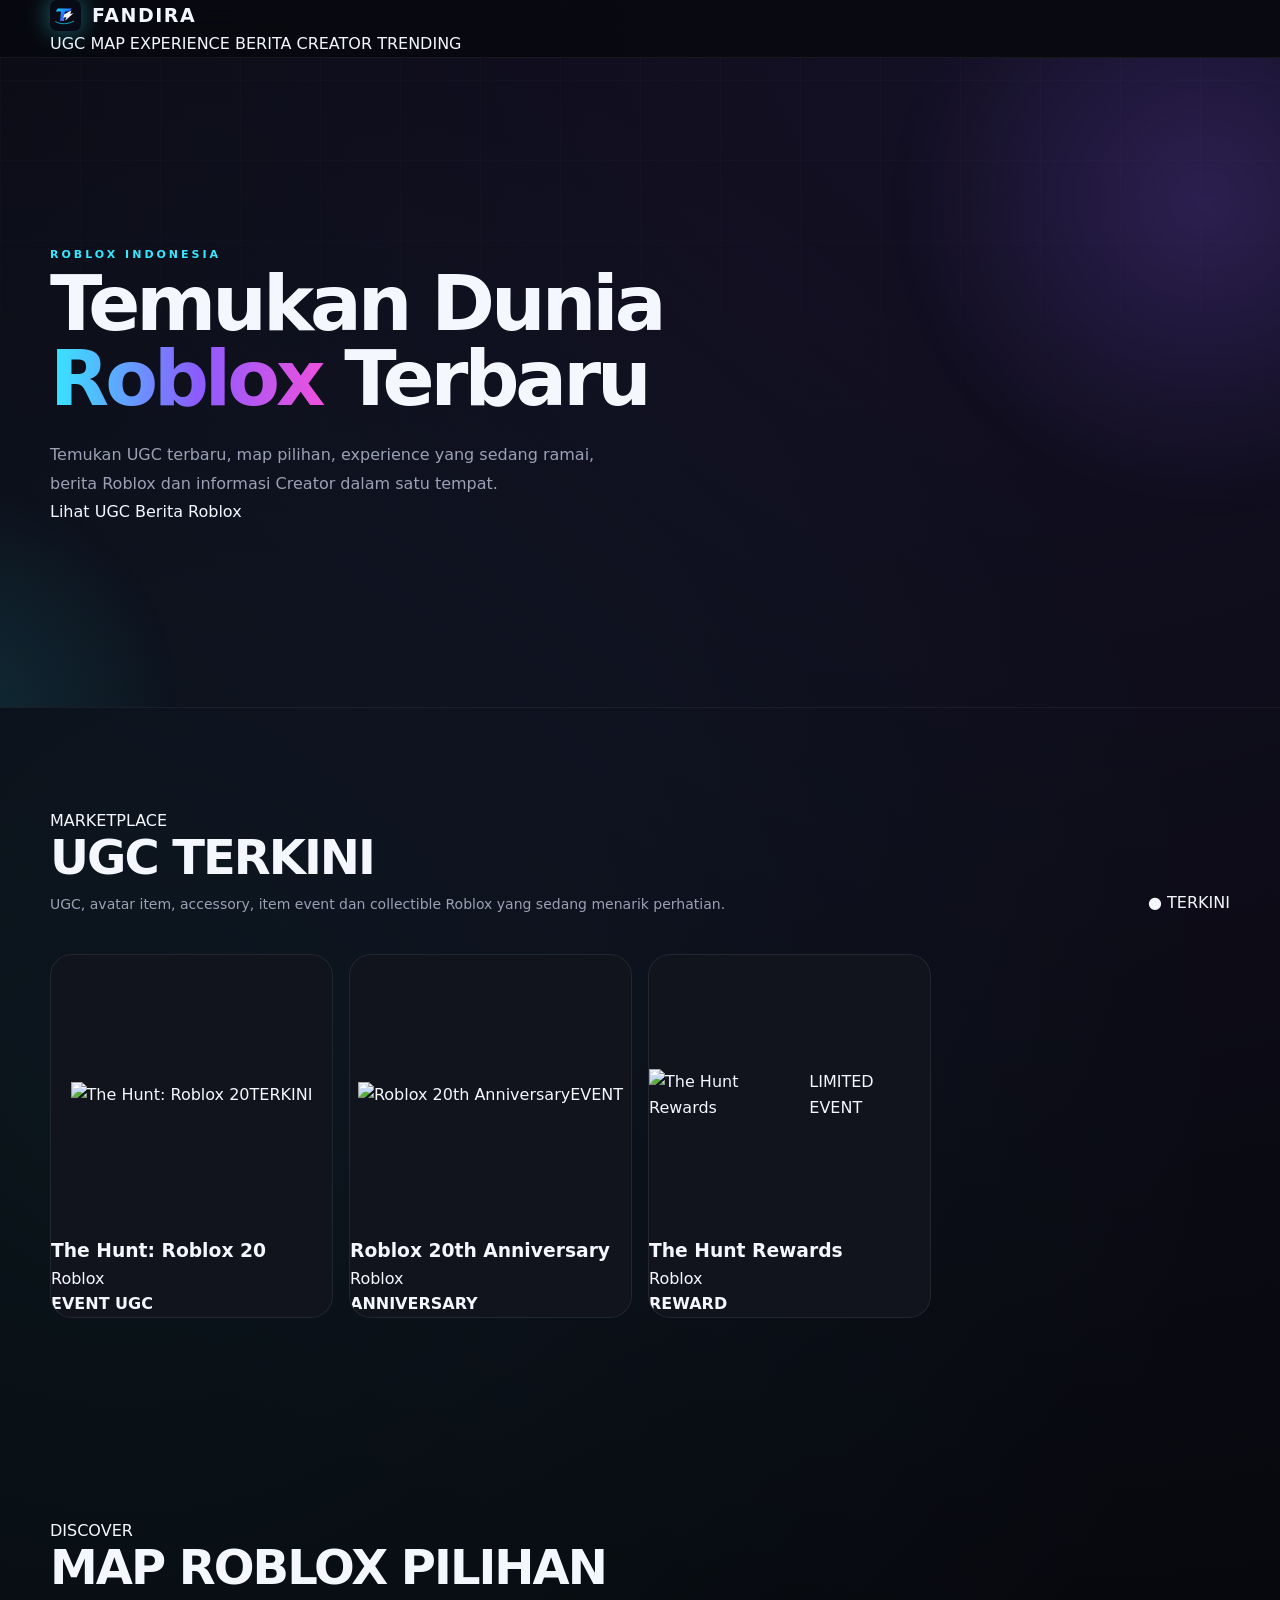
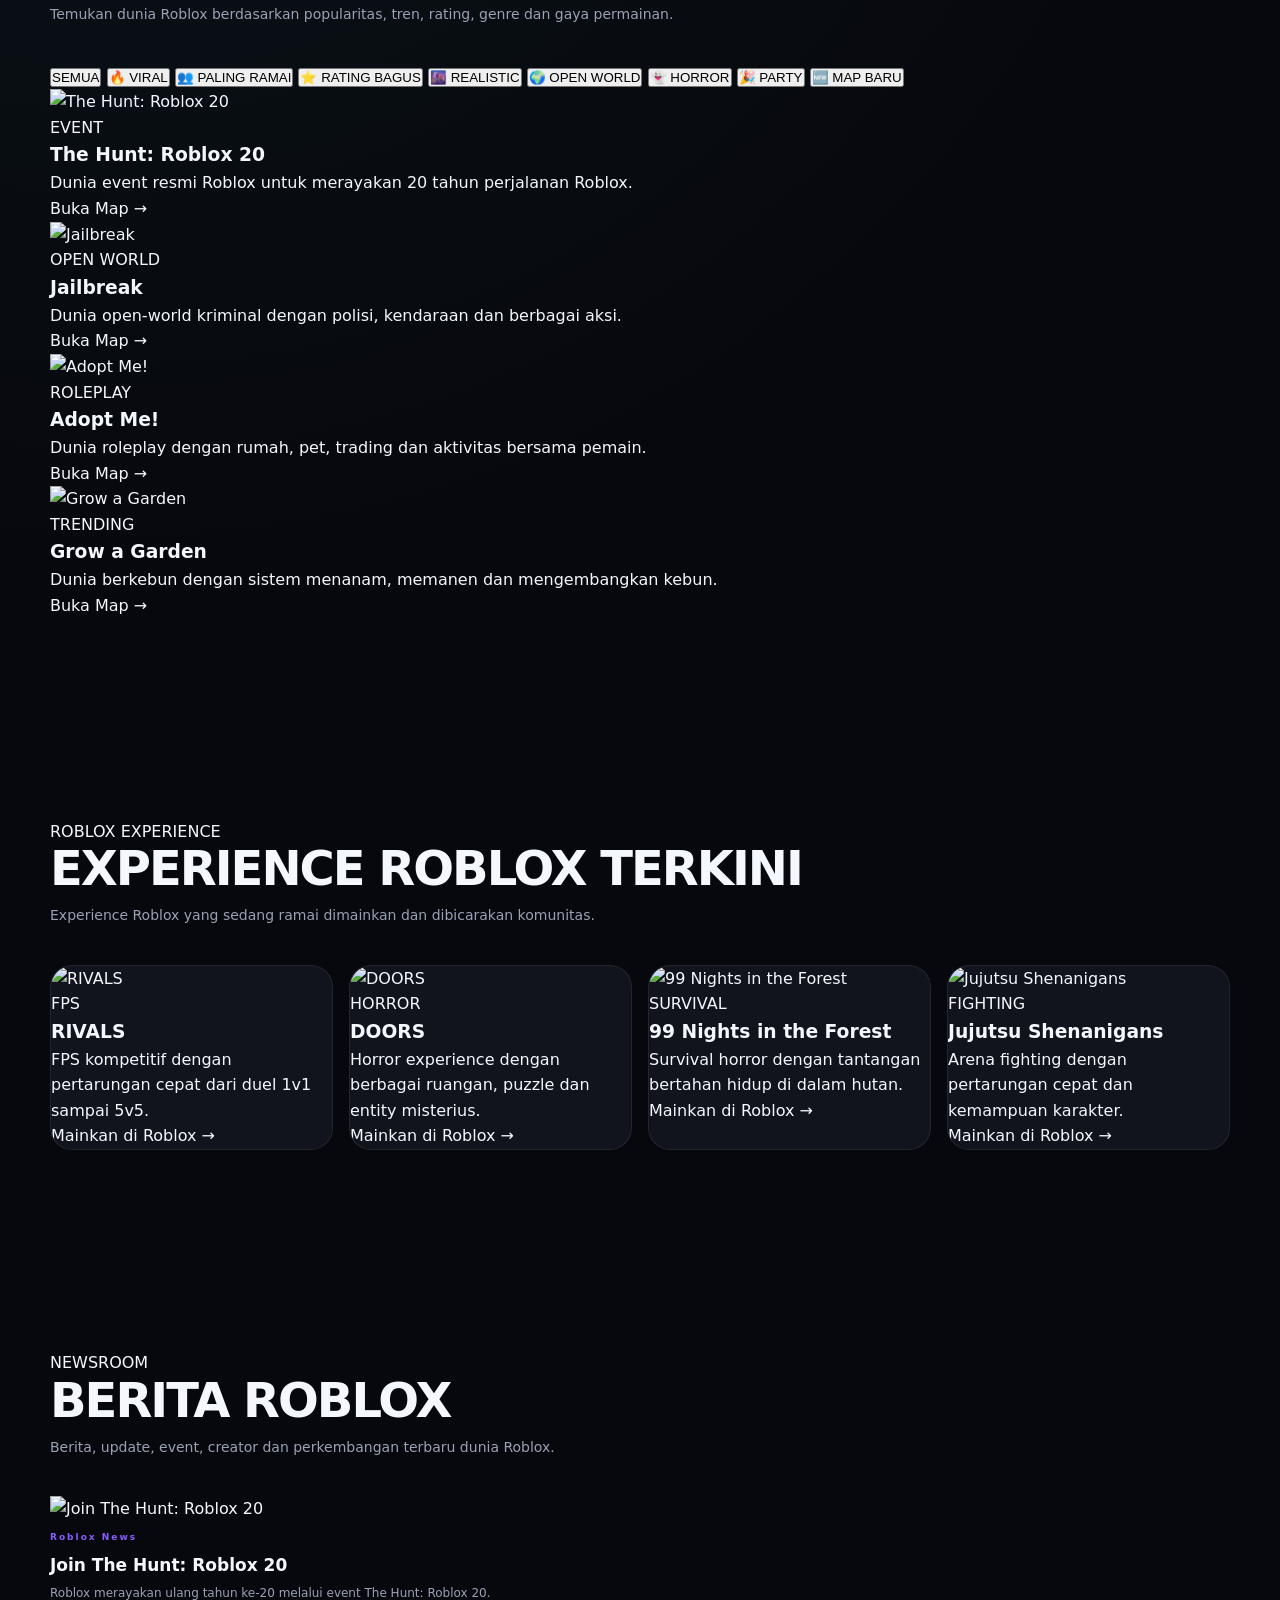
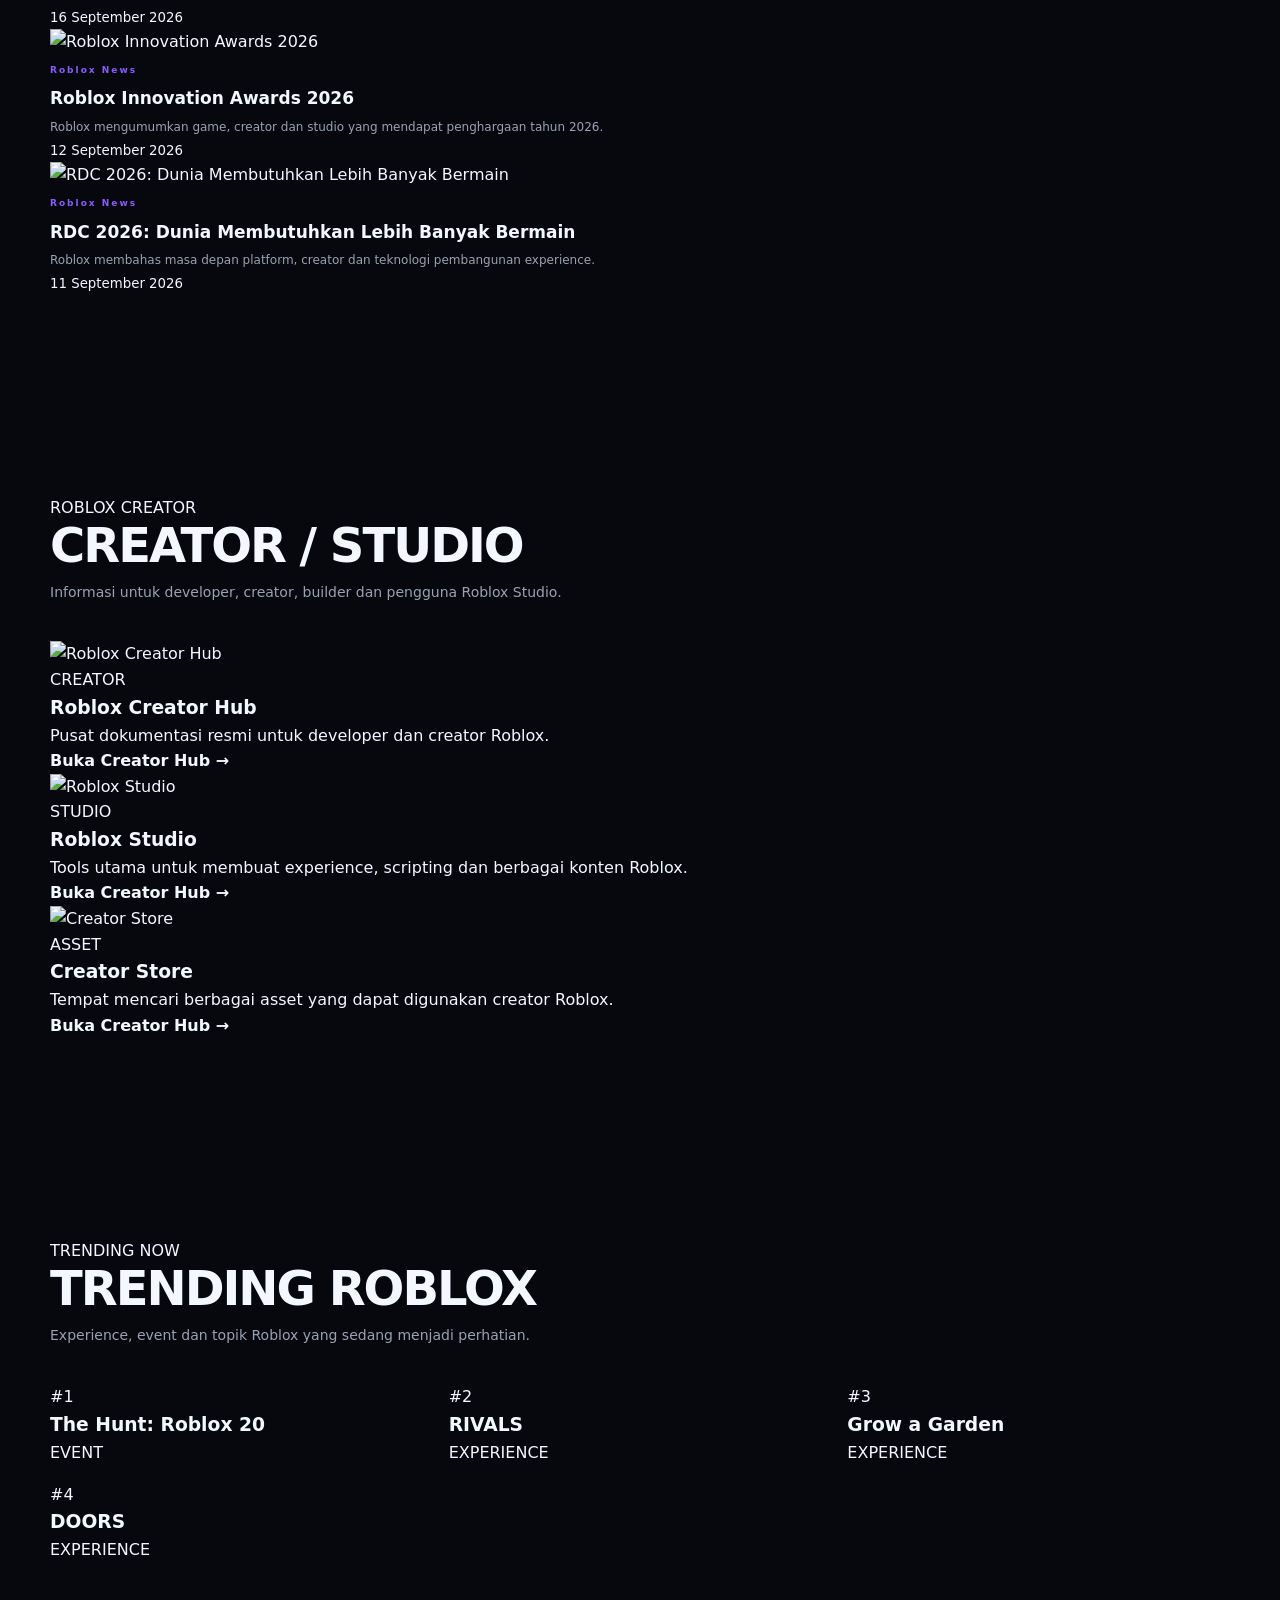
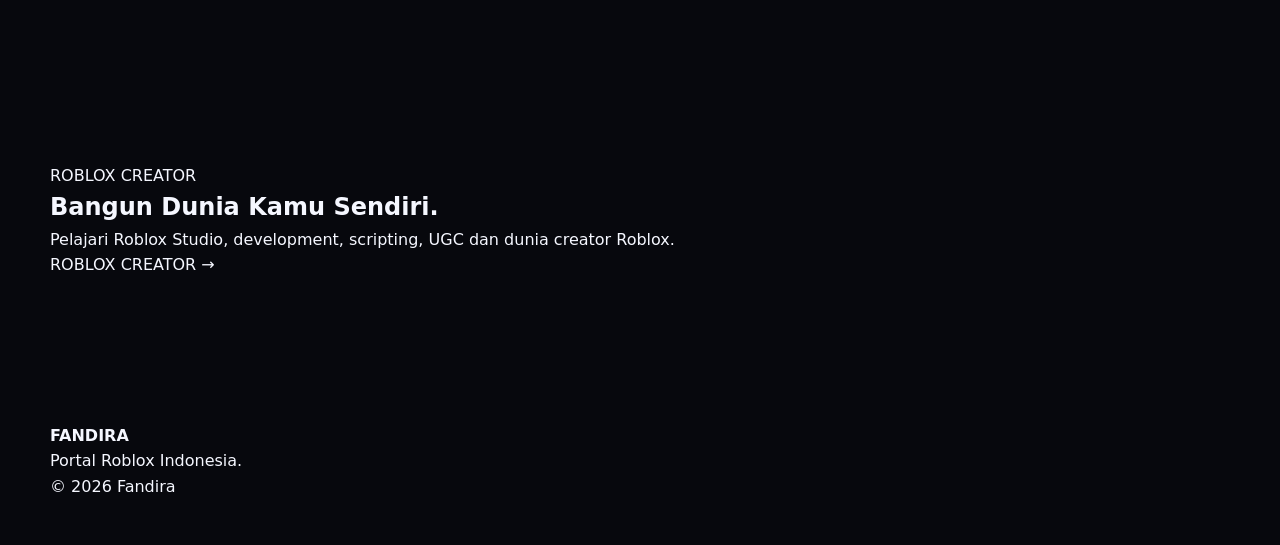
==== commit 6dd00628: "Update index.html" ====
--- a/index.html
+++ b/index.html
@@ -1,812 +1,615 @@
 <!DOCTYPE html>
 <html lang="id">
+
 <head>
+
     <meta charset="UTF-8">
     <meta name="viewport" content="width=device-width, initial-scale=1.0">
 
     <title>Fandira — Portal Roblox Indonesia</title>
-    <meta name="description" content="Fandira adalah portal Roblox Indonesia untuk menemukan UGC terbaru, map pilihan, game terbaru, berita Roblox, dan informasi Creator.">
+
+    <meta
+        name="description"
+        content="Fandira adalah portal Roblox Indonesia untuk menemukan UGC terbaru, map pilihan, experience terbaru, berita Roblox, creator, dan tren Roblox."
+    >
 
     <link rel="stylesheet" href="style.css">
+
 </head>
 
+
 <body>
 
+
+<!-- =====================================================
+     HEADER
+===================================================== -->
+
 <header class="site-header">
+
     <div class="container nav-wrap">
 
         <a href="index.html" class="brand">
-            <img src="fandira-mark.svg" alt="Fandira">
+
+            <img
+                src="fandira-mark.svg"
+                alt="Fandira"
+            >
+
             <span>FANDIRA</span>
+
         </a>
 
+
         <nav>
-            <a href="#ugc">UGC</a>
-            <a href="#maps">MAP</a>
-            <a href="#games">GAME</a>
-            <a href="#news">BERITA</a>
-            <a href="#creator">CREATOR</a>
+
+            <a href="#ugc">
+                UGC
+            </a>
+
+            <a href="#maps">
+                MAP
+            </a>
+
+            <a href="#games">
+                EXPERIENCE
+            </a>
+
+            <a href="#news">
+                BERITA
+            </a>
+
+            <a href="#creator">
+                CREATOR
+            </a>
+
+            <a href="#trending">
+                TRENDING
+            </a>
+
         </nav>
 
     </div>
+
 </header>
 
 
+
 <main>
 
-    <!-- HERO -->
-    <section class="hero">
-        <div class="container hero-content">
-
-            <span class="eyebrow">ROBLOX INDONESIA</span>
-
-            <h1>
-                Temukan Dunia
-                <span>Roblox</span>
-                Terbaru
-            </h1>
-
-            <p>
-                Temukan UGC terbaru, map pilihan, game yang sedang ramai,
-                berita Roblox dan informasi Creator dalam satu tempat.
-            </p>
-
-            <div class="hero-actions">
-                <a href="#ugc" class="btn btn-primary">
-                    Lihat UGC
-                </a>
-
-                <a href="#news" class="btn btn-secondary">
-                    Berita Roblox
-                </a>
+
+<!-- =====================================================
+     HERO
+===================================================== -->
+
+<section class="hero">
+
+    <div class="container hero-content">
+
+        <span class="eyebrow">
+            ROBLOX INDONESIA
+        </span>
+
+
+        <h1>
+
+            Temukan Dunia
+
+            <span>
+                Roblox
+            </span>
+
+            Terbaru
+
+        </h1>
+
+
+        <p>
+
+            Temukan UGC terbaru, map pilihan,
+            experience yang sedang ramai,
+            berita Roblox dan informasi Creator
+            dalam satu tempat.
+
+        </p>
+
+
+        <div class="hero-actions">
+
+            <a
+                href="#ugc"
+                class="btn btn-primary"
+            >
+                Lihat UGC
+            </a>
+
+
+            <a
+                href="#news"
+                class="btn btn-secondary"
+            >
+                Berita Roblox
+            </a>
+
+        </div>
+
+    </div>
+
+</section>
+
+
+
+<!-- =====================================================
+     1. UGC TERKINI
+===================================================== -->
+
+<section
+    id="ugc"
+    class="section"
+>
+
+    <div class="container">
+
+
+        <div class="section-heading">
+
+            <div>
+
+                <span class="section-label">
+                    MARKETPLACE
+                </span>
+
+
+                <h2>
+                    UGC TERKINI
+                </h2>
+
+
+                <p>
+                    UGC, avatar item, accessory,
+                    item event dan collectible Roblox
+                    yang sedang menarik perhatian.
+                </p>
+
             </div>
 
-        </div>
-    </section>
-
-
-    <!-- ================================= -->
-    <!-- UGC TERKINI -->
-    <!-- ================================= -->
-
-    <section id="ugc" class="section">
-
-        <div class="container">
-
-            <div class="section-heading">
-                <div>
-                    <span class="section-label">MARKETPLACE</span>
-                    <h2>UGC TERKINI</h2>
-                    <p>
-                        UGC, item event dan avatar item Roblox yang sedang ramai.
-                    </p>
-                </div>
-
-                <span class="live-badge">● TERKINI</span>
+
+            <span class="live-badge">
+                ● TERKINI
+            </span>
+
+        </div>
+
+
+        <!-- DIISI SCRIPT.JS -->
+
+        <div
+            id="ugcGrid"
+            class="card-grid ugc-grid"
+        ></div>
+
+
+    </div>
+
+</section>
+
+
+
+<!-- =====================================================
+     2. MAP ROBLOX PILIHAN
+===================================================== -->
+
+<section
+    id="maps"
+    class="section section-alt"
+>
+
+    <div class="container">
+
+
+        <div class="section-heading">
+
+            <div>
+
+                <span class="section-label">
+                    DISCOVER
+                </span>
+
+
+                <h2>
+                    MAP ROBLOX PILIHAN
+                </h2>
+
+
+                <p>
+                    Temukan dunia Roblox berdasarkan
+                    popularitas, tren, rating,
+                    genre dan gaya permainan.
+                </p>
+
             </div>
 
-
-            <div class="card-grid ugc-grid">
-
-                <!-- UGC 1 -->
-                <article class="content-card">
-
-                    <div class="card-image">
-                        <img
-                            src="https://tr.rbxcdn.com/180DAY-7b5a8e1b1d6a6e5b5c1b3e7c2c6a4f1e/420/420/Hat/Png"
-                            alt="Roblox UGC"
-                            loading="lazy"
-                        >
-
-                        <span class="tag hot">🔥 VIRAL</span>
-                    </div>
-
-                    <div class="card-body">
-
-                        <span class="category">ROBLOX 20</span>
-
-                        <h3>The Hunt: Roblox 20</h3>
-
-                        <p>
-                            Event 20 tahun Roblox menghadirkan berbagai
-                            quest dan hadiah virtual termasuk UGC.
-                        </p>
-
-                        <div class="card-meta">
-                            <span>🎁 EVENT UGC</span>
-                        </div>
-
-                        <a
-                            href="https://www.roblox.com/games/74205509034203/The-Hunt-Roblox-20"
-                            target="_blank"
-                            rel="noopener noreferrer"
-                            class="card-button"
-                        >
-                            LIHAT DI ROBLOX →
-                        </a>
-
-                    </div>
-
-                </article>
-
-
-                <!-- UGC 2 -->
-                <article class="content-card">
-
-                    <div class="card-image">
-
-                        <img
-                            src="https://tr.rbxcdn.com/180DAY-9d8a3f8d1b0b7a3e8d6a9c3c1e5d7f2a/420/420/Hat/Png"
-                            alt="Roblox Avatar Item"
-                            loading="lazy"
-                        >
-
-                        <span class="tag new">🆕 EVENT</span>
-
-                    </div>
-
-                    <div class="card-body">
-
-                        <span class="category">UGC</span>
-
-                        <h3>Roblox 20th Anniversary</h3>
-
-                        <p>
-                            Item dan hadiah avatar yang berkaitan
-                            dengan perayaan 20 tahun Roblox.
-                        </p>
-
-                        <div class="card-meta">
-                            <span>ROBLOX EVENT</span>
-                        </div>
-
-                        <a
-                            href="https://www.roblox.com/discover"
-                            target="_blank"
-                            rel="noopener noreferrer"
-                            class="card-button"
-                        >
-                            JELAJAHI ROBLOX →
-                        </a>
-
-                    </div>
-
-                </article>
-
-
-                <!-- UGC 3 -->
-                <article class="content-card">
-
-                    <div class="card-image">
-
-                        <img
-                            src="https://tr.rbxcdn.com/180DAY-4a4f5c6d7e8f901234567890abcdef12/420/420/Hat/Png"
-                            alt="Roblox UGC"
-                            loading="lazy"
-                        >
-
-                        <span class="tag">🎁 REWARD</span>
-
-                    </div>
-
-                    <div class="card-body">
-
-                        <span class="category">UGC EVENT</span>
-
-                        <h3>Quest Reward UGC</h3>
-
-                        <p>
-                            Hadiah avatar dari quest dan aktivitas
-                            event Roblox terbaru.
-                        </p>
-
-                        <div class="card-meta">
-                            <span>EVENT REWARD</span>
-                        </div>
-
-                        <a
-                            href="https://www.roblox.com/catalog"
-                            target="_blank"
-                            rel="noopener noreferrer"
-                            class="card-button"
-                        >
-                            BUKA MARKETPLACE →
-                        </a>
-
-                    </div>
-
-                </article>
-
-
-                <!-- UGC 4 -->
-                <article class="content-card">
-
-                    <div class="card-image">
-
-                        <img
-                            src="https://tr.rbxcdn.com/180DAY-123456789abcdef123456789abcdef12/420/420/Hat/Png"
-                            alt="Roblox Marketplace"
-                            loading="lazy"
-                        >
-
-                        <span class="tag">🔥 TRENDING</span>
-
-                    </div>
-
-                    <div class="card-body">
-
-                        <span class="category">MARKETPLACE</span>
-
-                        <h3>UGC Trending Roblox</h3>
-
-                        <p>
-                            Temukan avatar item dan aksesori yang
-                            sedang ramai di Marketplace Roblox.
-                        </p>
-
-                        <div class="card-meta">
-                            <span>MARKETPLACE</span>
-                        </div>
-
-                        <a
-                            href="https://www.roblox.com/catalog?Category=11"
-                            target="_blank"
-                            rel="noopener noreferrer"
-                            class="card-button"
-                        >
-                            LIHAT MARKETPLACE →
-                        </a>
-
-                    </div>
-
-                </article>
+        </div>
+
+
+
+        <!-- KATEGORI MAP -->
+
+        <div class="map-filter">
+
+            <button
+                type="button"
+                class="map-filter-button active"
+                data-map-filter="all"
+            >
+                SEMUA
+            </button>
+
+
+            <button
+                type="button"
+                class="map-filter-button"
+                data-map-filter="viral"
+            >
+                🔥 VIRAL
+            </button>
+
+
+            <button
+                type="button"
+                class="map-filter-button"
+                data-map-filter="popular"
+            >
+                👥 PALING RAMAI
+            </button>
+
+
+            <button
+                type="button"
+                class="map-filter-button"
+                data-map-filter="rating"
+            >
+                ⭐ RATING BAGUS
+            </button>
+
+
+            <button
+                type="button"
+                class="map-filter-button"
+                data-map-filter="realistic"
+            >
+                🌆 REALISTIC
+            </button>
+
+
+            <button
+                type="button"
+                class="map-filter-button"
+                data-map-filter="openworld"
+            >
+                🌍 OPEN WORLD
+            </button>
+
+
+            <button
+                type="button"
+                class="map-filter-button"
+                data-map-filter="horror"
+            >
+                👻 HORROR
+            </button>
+
+
+            <button
+                type="button"
+                class="map-filter-button"
+                data-map-filter="party"
+            >
+                🎉 PARTY
+            </button>
+
+
+            <button
+                type="button"
+                class="map-filter-button"
+                data-map-filter="new"
+            >
+                🆕 MAP BARU
+            </button>
+
+        </div>
+
+
+
+        <!-- DIISI SCRIPT.JS -->
+
+        <div
+            id="mapsGrid"
+            class="card-grid map-grid"
+        ></div>
+
+
+    </div>
+
+</section>
+
+
+
+<!-- =====================================================
+     3. EXPERIENCE ROBLOX TERKINI
+===================================================== -->
+
+<section
+    id="games"
+    class="section"
+>
+
+    <div class="container">
+
+
+        <div class="section-heading">
+
+            <div>
+
+                <span class="section-label">
+                    ROBLOX EXPERIENCE
+                </span>
+
+
+                <h2>
+                    EXPERIENCE ROBLOX TERKINI
+                </h2>
+
+
+                <p>
+                    Experience Roblox yang sedang
+                    ramai dimainkan dan dibicarakan
+                    komunitas.
+                </p>
 
             </div>
 
         </div>
 
-    </section>
-
-
-    <!-- ================================= -->
-    <!-- MAP ROBLOX -->
-    <!-- ================================= -->
-
-    <section id="maps" class="section section-alt">
-
-        <div class="container">
-
-            <div class="section-heading">
-
-                <div>
-                    <span class="section-label">DISCOVER</span>
-
-                    <h2>MAP ROBLOX PILIHAN</h2>
-
-                    <p>
-                        Game dan dunia Roblox yang menarik untuk dimainkan.
-                    </p>
-                </div>
+
+
+        <!-- DIISI SCRIPT.JS -->
+
+        <div
+            id="gamesGrid"
+            class="card-grid game-grid"
+        ></div>
+
+
+    </div>
+
+</section>
+
+
+
+<!-- =====================================================
+     4. BERITA ROBLOX
+===================================================== -->
+
+<section
+    id="news"
+    class="section section-alt"
+>
+
+    <div class="container">
+
+
+        <div class="section-heading">
+
+            <div>
+
+                <span class="section-label">
+                    NEWSROOM
+                </span>
+
+
+                <h2>
+                    BERITA ROBLOX
+                </h2>
+
+
+                <p>
+                    Berita, update, event,
+                    creator dan perkembangan
+                    terbaru dunia Roblox.
+                </p>
 
             </div>
 
-
-            <div class="card-grid map-grid">
-
-
-                <!-- THE HUNT -->
-                <article class="content-card">
-
-                    <div class="card-image">
-
-                        <img
-                            src="https://tr.rbxcdn.com/180DAY-4B5A1B0F1A7D7D7A4B0C6D9E8F7A6B5C/768/432/Image/Webp/noFilter"
-                            alt="The Hunt Roblox 20"
-                            loading="lazy"
-                        >
-
-                        <span class="tag hot">🔥 EVENT</span>
-
-                    </div>
-
-                    <div class="card-body">
-
-                        <span class="category">EVENT</span>
-
-                        <h3>The Hunt: Roblox 20</h3>
-
-                        <p>
-                            Perjalanan melewati sejarah Roblox selama
-                            20 tahun melalui berbagai game dan quest.
-                        </p>
-
-                        <a
-                            href="https://www.roblox.com/games/74205509034203/The-Hunt-Roblox-20"
-                            target="_blank"
-                            rel="noopener noreferrer"
-                            class="card-button"
-                        >
-                            MAIN SEKARANG →
-                        </a>
-
-                    </div>
-
-                </article>
-
-
-                <!-- JAILBREAK -->
-                <article class="content-card">
-
-                    <div class="card-image">
-
-                        <img
-                            src="https://tr.rbxcdn.com/180DAY-2E9D2F8C1A5B7D9E4F6A8C0B2D3E5F7A/768/432/Image/Webp/noFilter"
-                            alt="Jailbreak Roblox"
-                            loading="lazy"
-                        >
-
-                        <span class="tag">🚓 ACTION</span>
-
-                    </div>
-
-                    <div class="card-body">
-
-                        <span class="category">ACTION</span>
-
-                        <h3>Jailbreak</h3>
-
-                        <p>
-                            Kejar-kejaran polisi dan kriminal dengan
-                            dunia terbuka yang terus mendapatkan update.
-                        </p>
-
-                        <a
-                            href="https://www.roblox.com/games/606849621/Jailbreak"
-                            target="_blank"
-                            rel="noopener noreferrer"
-                            class="card-button"
-                        >
-                            MAIN DI ROBLOX →
-                        </a>
-
-                    </div>
-
-                </article>
-
-
-                <!-- GROW A GARDEN -->
-                <article class="content-card">
-
-                    <div class="card-image">
-
-                        <img
-                            src="https://tr.rbxcdn.com/180DAY-3F8A6C5B4D2E1F0A9B8C7D6E5F4A3B2C/768/432/Image/Webp/noFilter"
-                            alt="Grow a Garden Roblox"
-                            loading="lazy"
-                        >
-
-                        <span class="tag">🌱 SIMULATOR</span>
-
-                    </div>
-
-                    <div class="card-body">
-
-                        <span class="category">SIMULATOR</span>
-
-                        <h3>Grow a Garden</h3>
-
-                        <p>
-                            Tanam, rawat dan kembangkan kebunmu
-                            dalam salah satu game simulator Roblox.
-                        </p>
-
-                        <a
-                            href="https://www.roblox.com/games/126884695634066/Grow-a-Garden"
-                            target="_blank"
-                            rel="noopener noreferrer"
-                            class="card-button"
-                        >
-                            MAIN DI ROBLOX →
-                        </a>
-
-                    </div>
-
-                </article>
-
-
-                <!-- ADOPT ME -->
-                <article class="content-card">
-
-                    <div class="card-image">
-
-                        <img
-                            src="https://tr.rbxcdn.com/180DAY-7C8B9A0D1E2F3A4B5C6D7E8F9A0B1C2D/768/432/Image/Webp/noFilter"
-                            alt="Adopt Me Roblox"
-                            loading="lazy"
-                        >
-
-                        <span class="tag">🐾 ROLEPLAY</span>
-
-                    </div>
-
-                    <div class="card-body">
-
-                        <span class="category">ROLEPLAY</span>
-
-                        <h3>Adopt Me!</h3>
-
-                        <p>
-                            Rawat pet, bangun rumah dan nikmati dunia
-                            roleplay bersama pemain lain.
-                        </p>
-
-                        <a
-                            href="https://www.roblox.com/games/920587237/Adopt-Me"
-                            target="_blank"
-                            rel="noopener noreferrer"
-                            class="card-button"
-                        >
-                            MAIN DI ROBLOX →
-                        </a>
-
-                    </div>
-
-                </article>
+        </div>
+
+
+
+        <!-- DIISI SCRIPT.JS -->
+
+        <div
+            id="newsGrid"
+            class="news-grid"
+        ></div>
+
+
+    </div>
+
+</section>
+
+
+
+<!-- =====================================================
+     5. ROBLOX CREATOR / STUDIO
+===================================================== -->
+
+<section
+    id="creator"
+    class="section"
+>
+
+    <div class="container">
+
+
+        <div class="section-heading">
+
+            <div>
+
+                <span class="section-label">
+                    ROBLOX CREATOR
+                </span>
+
+
+                <h2>
+                    CREATOR / STUDIO
+                </h2>
+
+
+                <p>
+                    Informasi untuk developer,
+                    creator, builder dan pengguna
+                    Roblox Studio.
+                </p>
 
             </div>
 
         </div>
 
-    </section>
-
-
-    <!-- ================================= -->
-    <!-- GAME -->
-    <!-- ================================= -->
-
-    <section id="games" class="section">
-
-        <div class="container">
-
-            <div class="section-heading">
-
-                <div>
-                    <span class="section-label">ROBLOX</span>
-
-                    <h2>GAME ROBLOX TERKINI</h2>
-
-                    <p>
-                        Game yang sedang ramai dibicarakan komunitas Roblox.
-                    </p>
-                </div>
+
+
+        <!-- DIISI SCRIPT.JS -->
+
+        <div
+            id="creatorGrid"
+            class="card-grid creator-grid"
+        ></div>
+
+
+    </div>
+
+</section>
+
+
+
+<!-- =====================================================
+     6. TRENDING ROBLOX
+===================================================== -->
+
+<section
+    id="trending"
+    class="section section-alt"
+>
+
+    <div class="container">
+
+
+        <div class="section-heading">
+
+            <div>
+
+                <span class="section-label">
+                    TRENDING NOW
+                </span>
+
+
+                <h2>
+                    TRENDING ROBLOX
+                </h2>
+
+
+                <p>
+                    Experience, event dan topik Roblox
+                    yang sedang menjadi perhatian.
+                </p>
 
             </div>
 
-
-            <div class="feature-list">
-
-                <article class="feature-card">
-
-                    <div class="feature-number">01</div>
-
-                    <div>
-
-                        <span class="category">TRENDING</span>
-
-                        <h3>Grow a Garden</h3>
-
-                        <p>
-                            Game farming simulator yang membuat pemain
-                            membangun dan mengembangkan kebun mereka.
-                        </p>
-
-                        <a
-                            href="https://www.roblox.com/games/126884695634066/Grow-a-Garden"
-                            target="_blank"
-                            rel="noopener noreferrer"
-                        >
-                            Main di Roblox →
-                        </a>
-
-                    </div>
-
-                </article>
-
-
-                <article class="feature-card">
-
-                    <div class="feature-number">02</div>
-
-                    <div>
-
-                        <span class="category">HORROR</span>
-
-                        <h3>DOORS</h3>
-
-                        <p>
-                            Eksplorasi hotel penuh misteri dan makhluk
-                            berbahaya dalam pengalaman horror Roblox.
-                        </p>
-
-                        <a
-                            href="https://www.roblox.com/games/6516141723/DOORS"
-                            target="_blank"
-                            rel="noopener noreferrer"
-                        >
-                            Main di Roblox →
-                        </a>
-
-                    </div>
-
-                </article>
-
-
-                <article class="feature-card">
-
-                    <div class="feature-number">03</div>
-
-                    <div>
-
-                        <span class="category">SURVIVAL</span>
-
-                        <h3>99 Nights in the Forest</h3>
-
-                        <p>
-                            Bertahan hidup di tengah hutan dan menghadapi
-                            ancaman yang datang pada malam hari.
-                        </p>
-
-                        <a
-                            href="https://www.roblox.com/discover"
-                            target="_blank"
-                            rel="noopener noreferrer"
-                        >
-                            Cari di Roblox →
-                        </a>
-
-                    </div>
-
-                </article>
+        </div>
+
+
+
+        <!-- DIISI SCRIPT.JS -->
+
+        <div
+            id="trendingGrid"
+            class="trending-grid"
+        ></div>
+
+
+    </div>
+
+</section>
+
+
+
+<!-- =====================================================
+     CREATOR CTA
+===================================================== -->
+
+<section class="section">
+
+    <div class="container">
+
+
+        <div class="creator-panel">
+
+            <div>
+
+                <span class="section-label">
+                    ROBLOX CREATOR
+                </span>
+
+
+                <h2>
+                    Bangun Dunia Kamu Sendiri.
+                </h2>
+
+
+                <p>
+                    Pelajari Roblox Studio,
+                    development, scripting,
+                    UGC dan dunia creator Roblox.
+                </p>
 
             </div>
 
-        </div>
-
-    </section>
-
-
-    <!-- ================================= -->
-    <!-- BERITA -->
-    <!-- ================================= -->
-
-    <section id="news" class="section section-alt">
-
-        <div class="container">
-
-            <div class="section-heading">
-
-                <div>
-
-                    <span class="section-label">NEWSROOM</span>
-
-                    <h2>BERITA ROBLOX</h2>
-
-                    <p>
-                        Berita dan informasi terbaru dari dunia Roblox.
-                    </p>
-
-                </div>
-
-            </div>
-
-
-            <div class="news-grid">
-
-
-                <!-- NEWS 1 -->
-
-                <article class="news-card">
-
-                    <div class="news-image">
-
-                        <img
-                            src="https://corp.roblox.com/wp-content/uploads/2026/09/Roblox20_TheHunt.jpg"
-                            alt="The Hunt Roblox 20"
-                            loading="lazy"
-                        >
-
-                    </div>
-
-                    <div class="news-body">
-
-                        <span class="category">
-                            ROBLOX OFFICIAL
-                        </span>
-
-                        <h3>
-                            The Hunt: Roblox 20 Rayakan 20 Tahun Roblox
-                        </h3>
-
-                        <p>
-                            Roblox menghadirkan perjalanan melalui
-                            sejarah platform selama 20 tahun melalui
-                            berbagai game dan quest dengan hadiah
-                            virtual.
-                        </p>
-
-                        <div class="news-meta">
-                            Roblox News · September 2026
-                        </div>
-
-                        <a
-                            href="https://about.roblox.com/id/newsroom/2026/09/join-the-hunt-roblox-20"
-                            target="_blank"
-                            rel="noopener noreferrer"
-                            class="card-button"
-                        >
-                            BACA ARTIKEL →
-                        </a>
-
-                    </div>
-
-                </article>
-
-
-                <!-- NEWS 2 -->
-
-                <article class="news-card">
-
-                    <div class="news-image">
-
-                        <img
-                            src="https://corp.roblox.com/wp-content/uploads/2026/09/InnovationAwards2026.jpg"
-                            alt="Roblox Innovation Awards 2026"
-                            loading="lazy"
-                        >
-
-                    </div>
-
-                    <div class="news-body">
-
-                        <span class="category">
-                            CREATOR
-                        </span>
-
-                        <h3>
-                            Roblox Innovation Awards 2026
-                        </h3>
-
-                        <p>
-                            Roblox mengumumkan berbagai penghargaan
-                            untuk creator, game, studio dan pengalaman
-                            yang menonjol di platform.
-                        </p>
-
-                        <div class="news-meta">
-                            Roblox News · September 2026
-                        </div>
-
-                        <a
-                            href="https://about.roblox.com/newsroom/2026/09/2026-roblox-innovation-awards"
-                            target="_blank"
-                            rel="noopener noreferrer"
-                            class="card-button"
-                        >
-                            BACA ARTIKEL →
-                        </a>
-
-                    </div>
-
-                </article>
-
-
-                <!-- NEWS 3 -->
-
-                <article class="news-card">
-
-                    <div class="news-image">
-
-                        <img
-                            src="https://tr.rbxcdn.com/180DAY-7D6C5B4A3E2F1A0B9C8D7E6F5A4B3C2D/768/432/Image/Webp/noFilter"
-                            alt="Roblox Creator"
-                            loading="lazy"
-                        >
-
-                    </div>
-
-                    <div class="news-body">
-
-                        <span class="category">
-                            COMMUNITY
-                        </span>
-
-                        <h3>
-                            Update dan Tren Baru Dunia Roblox
-                        </h3>
-
-                        <p>
-                            Ikuti perkembangan game, creator, event,
-                            UGC dan berbagai tren yang sedang ramai
-                            di komunitas Roblox.
-                        </p>
-
-                        <div class="news-meta">
-                            Fandira · Roblox Community
-                        </div>
-
-                        <a
-                            href="https://devforum.roblox.com/"
-                            target="_blank"
-                            rel="noopener noreferrer"
-                            class="card-button"
-                        >
-                            LIHAT BERITA →
-                        </a>
-
-                    </div>
-
-                </article>
-
-            </div>
-
-        </div>
-
-    </section>
-
-
-    <!-- ================================= -->
-    <!-- CREATOR -->
-    <!-- ================================= -->
-
-    <section id="creator" class="section">
-
-        <div class="container">
-
-            <div class="creator-panel">
-
-                <div>
-
-                    <span class="section-label">
-                        ROBLOX CREATOR
-                    </span>
-
-                    <h2>
-                        Bangun Dunia Kamu Sendiri.
-                    </h2>
-
-                    <p>
-                        Temukan informasi Roblox Studio, development,
-                        UGC dan dunia creator Roblox.
-                    </p>
-
-                </div>
-
-                <a
-                    href="https://create.roblox.com/"
-                    target="_blank"
-                    rel="noopener noreferrer"
-                    class="btn btn-primary"
-                >
-                    ROBLOX CREATOR →
-                </a>
-
-            </div>
-
-        </div>
-
-    </section>
+
+            <a
+                href="https://create.roblox.com/"
+                target="_blank"
+                rel="noopener noreferrer"
+                class="btn btn-primary"
+            >
+                ROBLOX CREATOR →
+            </a>
+
+        </div>
+
+
+    </div>
+
+</section>
 
 
 </main>
 
 
+
+<!-- =====================================================
+     FOOTER
+===================================================== -->
+
 <footer class="site-footer">
 
     <div class="container footer-wrap">
 
+
         <div>
 
-            <strong>FANDIRA</strong>
+            <strong>
+                FANDIRA
+            </strong>
+
 
             <p>
                 Portal Roblox Indonesia.
@@ -814,6 +617,7 @@
 
         </div>
 
+
         <div>
 
             <span>
@@ -827,7 +631,10 @@
 </footer>
 
 
+
 <script src="script.js"></script>
 
+
 </body>
+
 </html>
